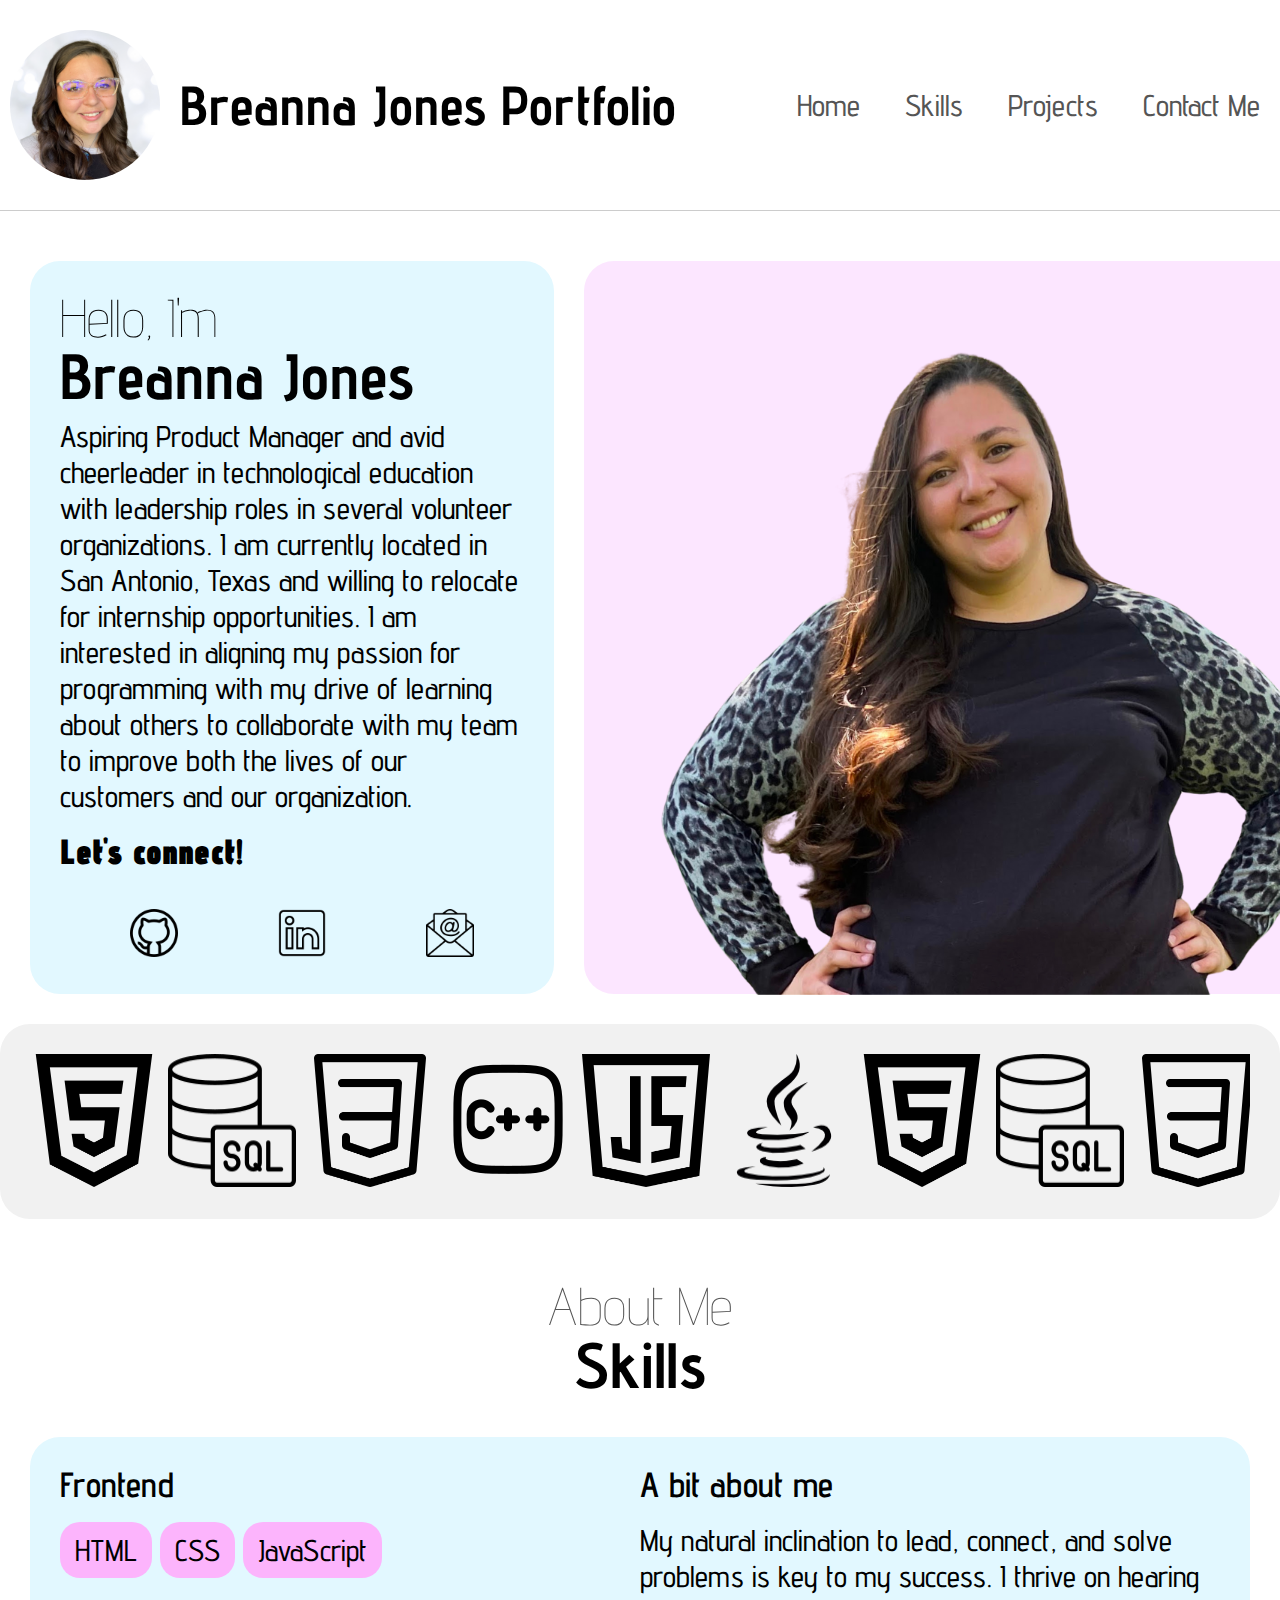
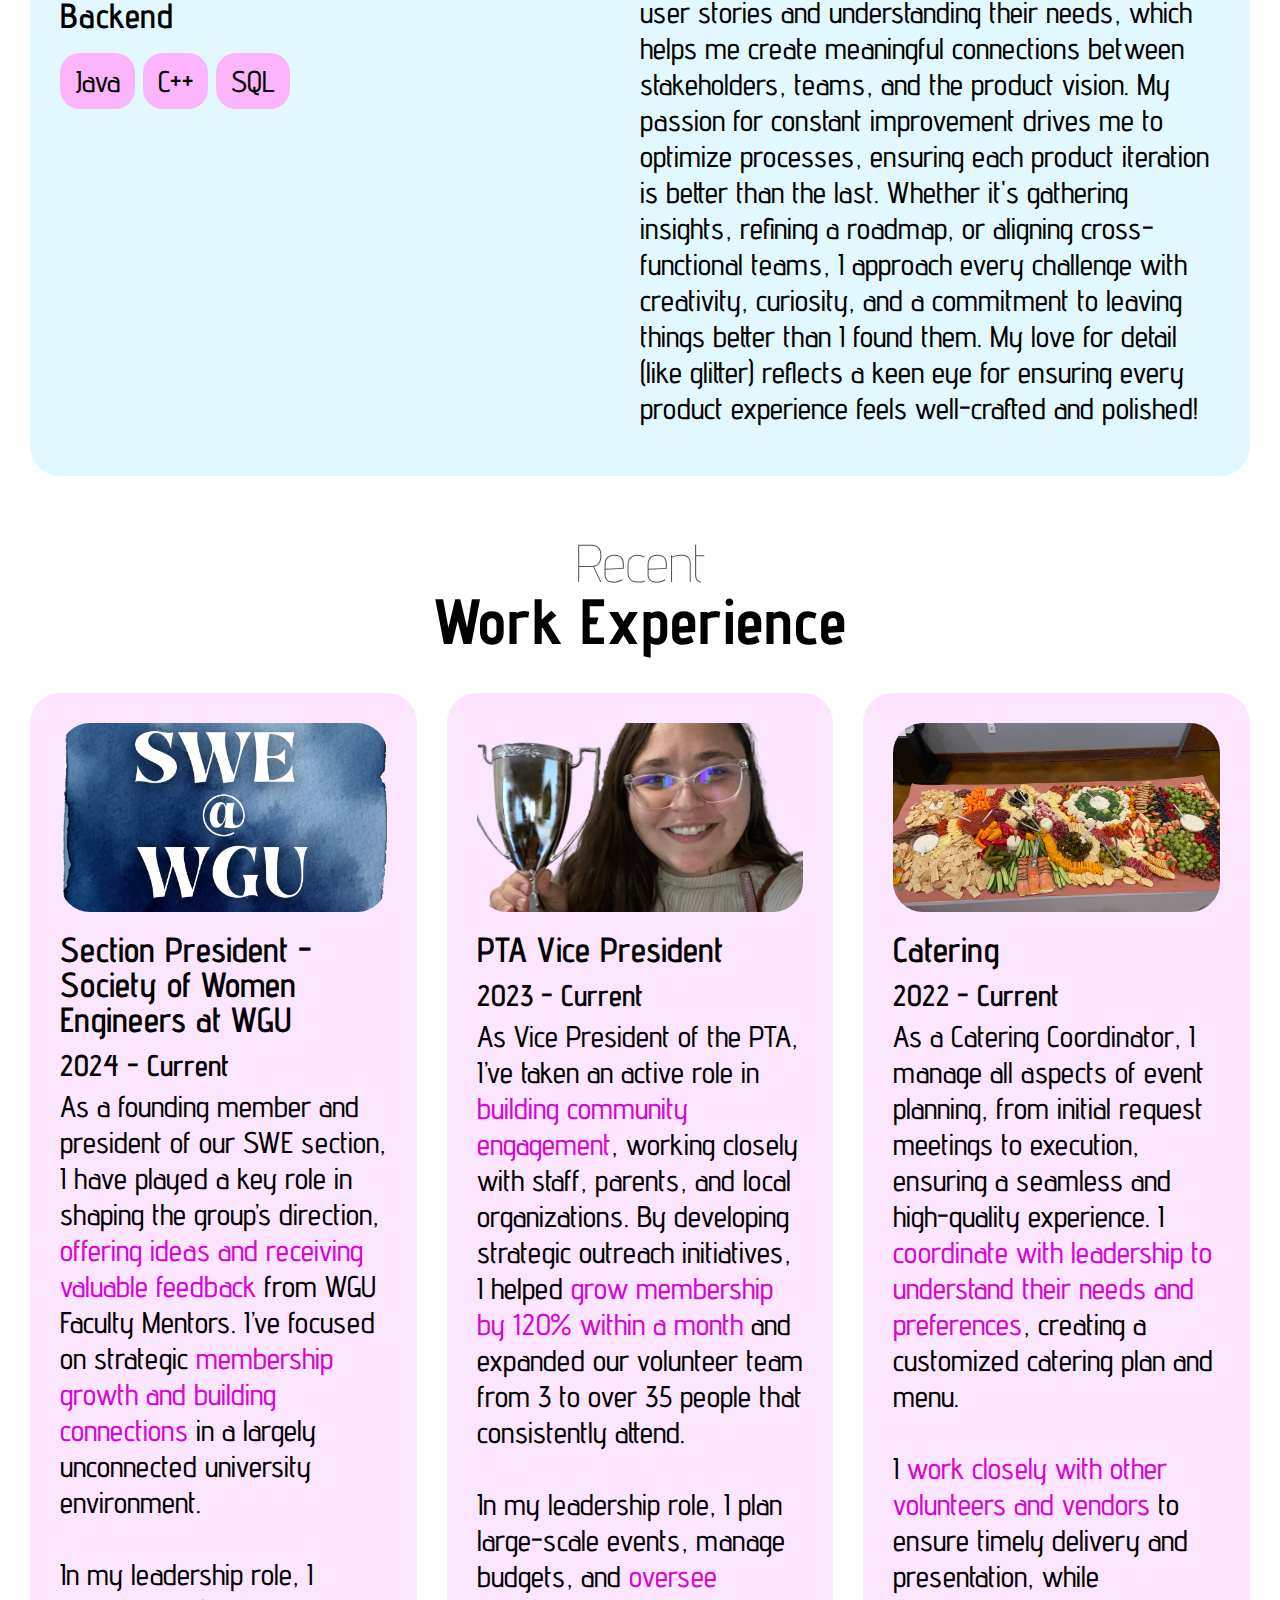
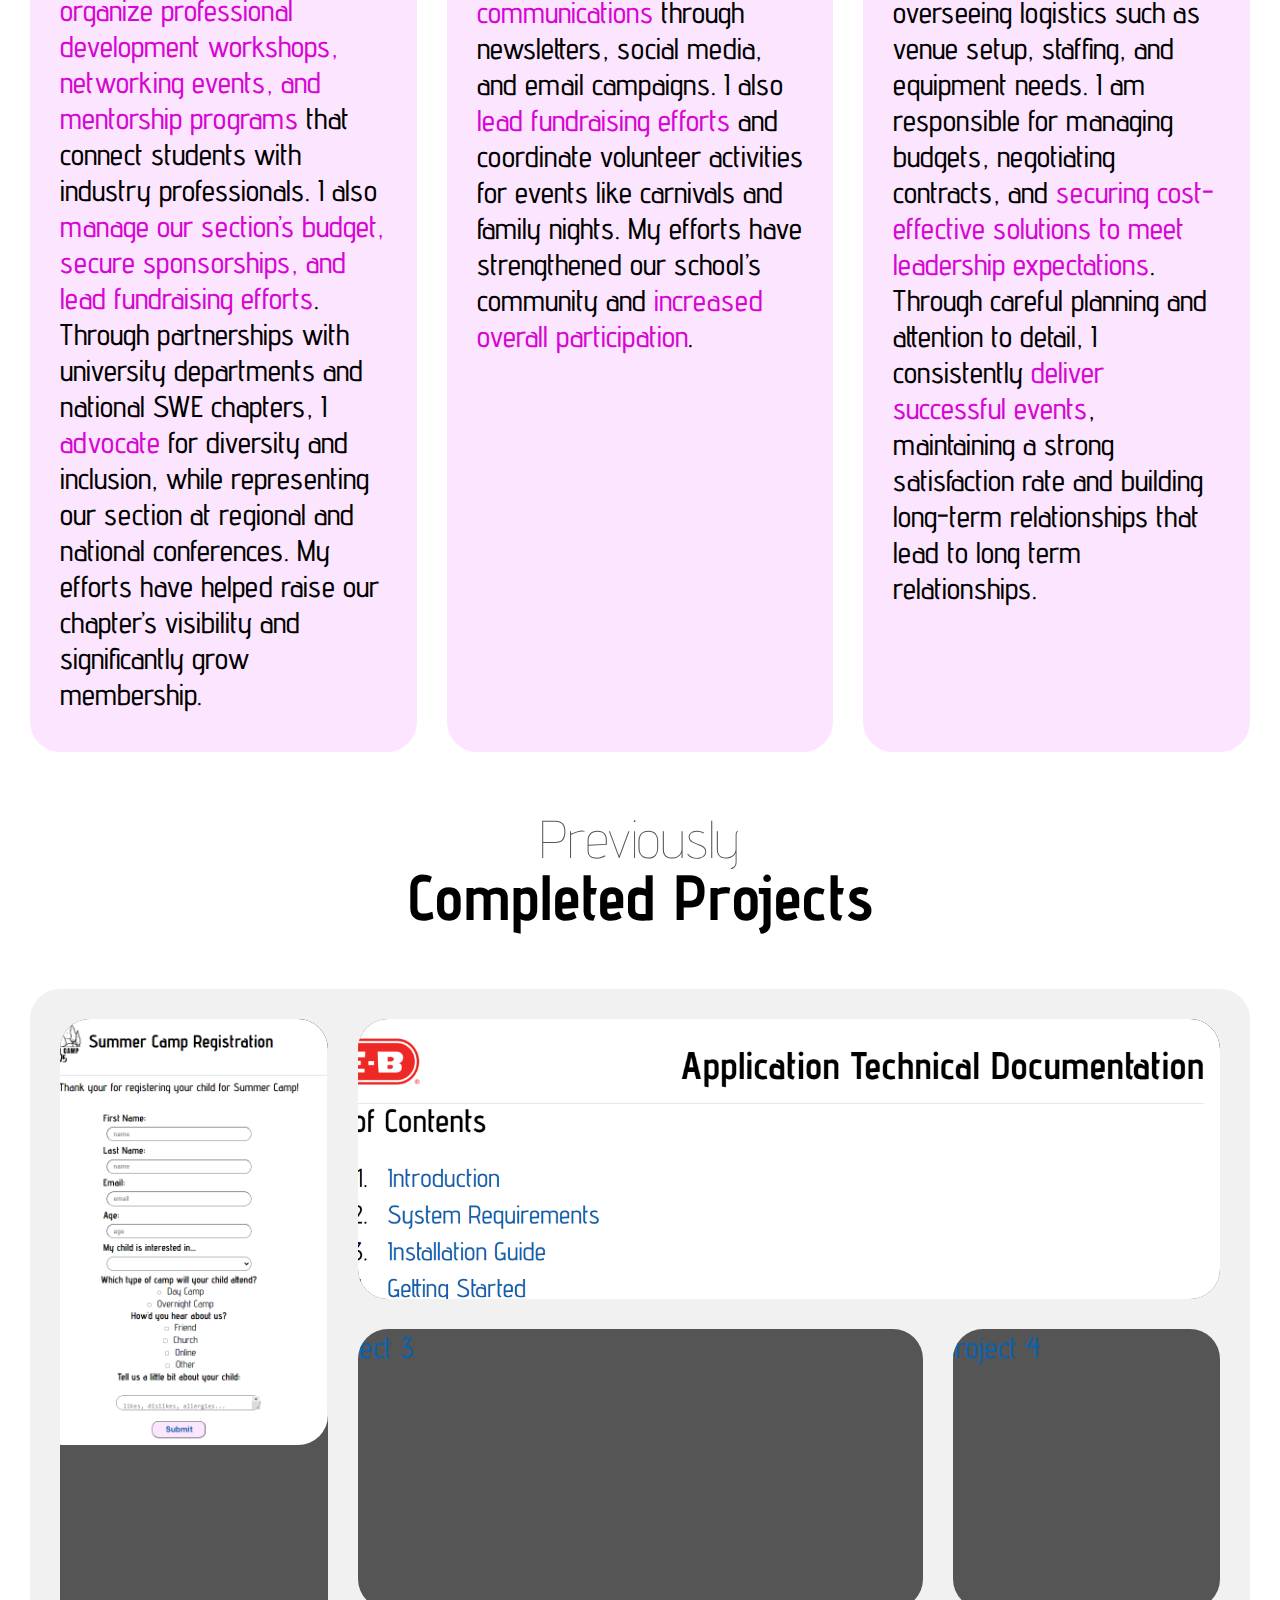
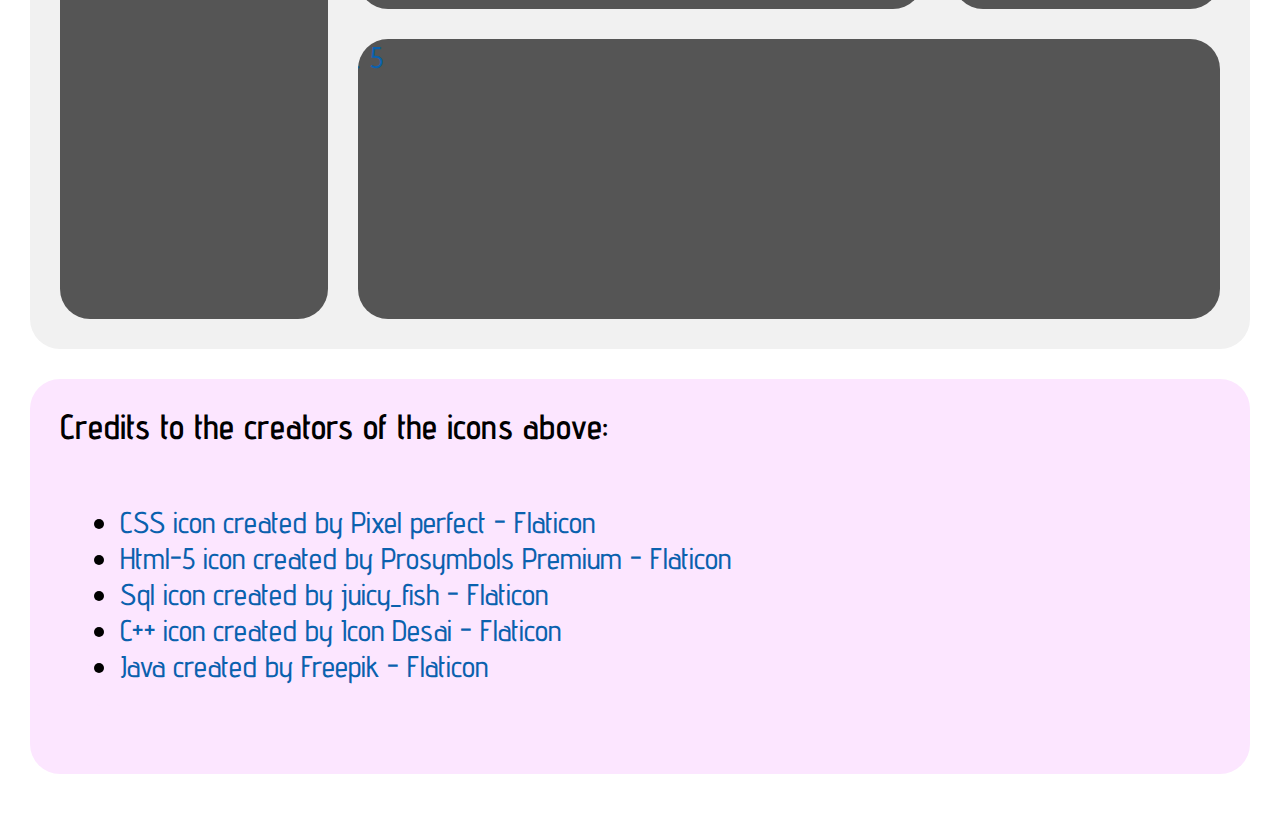
==== index.html @ 1fdcf792 "adjusting bentos" ====
<!DOCTYPE html>
<html lang="en">
<head>
    <meta charset="UTF-8">
    <meta name="viewport" content="width=device-width, initial-scale=1.0">
    <title>Breanna Jones Portfolio</title>
    <link rel="stylesheet" href="./styles.css">
    <script type="text/javascript" src="./js/main.js"></script>
    <link rel="preconnect" href="https://fonts.googleapis.com">
<link rel="preconnect" href="https://fonts.gstatic.com" crossorigin>
<link href="https://fonts.googleapis.com/css2?family=Advent+Pro:ital,wght@0,100..900;1,100..900&display=swap" rel="stylesheet">
<link rel="icon" type="image/jpg" href="./breannaJonesImages/breannaJonesProfile">
</head>
<body>
    <header>
        <a href="#" class="logo-holder" id="index">
            <div class="logo">
                <img id="logo-photo" src="./breannaJonesImages/breannaJonesProfile.png" alt="photo of a brown haired woman in glasses smiling to the camera">
            </div>
            <div class="logo-text">Breanna Jones Portfolio</div>
        </a>
        <nav>
            <ul id="menu">
                <li>
                    <a href="#home">Home</a>
                </li>
                <li>
                    <a href="#skills">Skills</a>
                </li>
                <li>
                    <a href="#projects">Projects</a>
                </li>
                <li>
                    <a href="#contactMe">Contact Me</a>
                </li>
            </ul>
            <a href="#" class="hamburger-toggle" onclick="toggleHamburgerMenu();"> 
                <svg class="w-6 h-6 text-gray-800 dark:text-white" aria-hidden="true" xmlns="https://www.w3.org/2000/svg" width="24" height="24" fill="none" viewBox="0 0 24 24">
                    <path stroke="currentColor" stroke-linecap="round" stroke-width="2" d="M5 7h14M5 12h14M5 17h14"/>
                  </svg>
                  
            </a>
        </nav>
    </header>
    <main>
        <section class="hero container">
            <div class="hero-blue">
                <h1>
                    <small>
                        Hello, I'm
                    </small>
                    Breanna Jones
                </h1>
                <p>
                    Aspiring Product Manager and avid cheerleader in 
                    technological education with leadership 
                    roles in several volunteer organizations. 
                    I am currently located in San Antonio, Texas and 
                    willing to relocate for internship opportunities.
                    <span>
                        I am interested in aligning my passion for programming
                        with my drive of learning about others to collaborate with 
                        my team to improve both the lives of our customers and our organization.
                    </span> 
                </p>
                <div class="call-to-action" id="contactMe">
                    <h3><strong>Let's connect!</strong></h3>
                </div>
                <div class="social-links">
                    <div class="github">
                        <a href="https://github.com/Breanna-J">
                        <img src="./breannaJonesImages/github.png" alt="GitHub" width="48px">                  
                        </a>
                    </div>
                    <div class="linkedin">
                        <a href="https://www.linkedin.com/in/breanna-e-jones">
                            <img src="./breannaJonesImages/linkedin.png" alt="LinkedIn" width="48px"> 
                        </a>
                    </div>
                    <div class="emailme">
                    <a class="email" href="mailto:jones.breanna112@gmail.com">
                        <img src="./breannaJonesImages/email.png" width="48px">
                    </a>
                    </div>           
                </div>
            </div>
            <div class="hero-yellow">
                <img class="BreannaJonesHandsOnHips" src="./breannaJonesImages/breannaJonesHandsOnHips.png" alt="Breanna Jones"/>
            </div>
        </section>
        <section class="logos container">
            <div class="marquee"> 
                <div class="track">
                    <img src="/breannaJonesImages/html-5.png" 
                    alt="html5" width="128px">
                    <img src="/breannaJonesImages/5815886.png"
                    alt="SQL" width="128px">
                    <img src="/breannaJonesImages/css-3.png"
                    alt="CSS" width="128px">
                    <img src="/breannaJonesImages/17858768.png"
                    alt="c++" width="128px">
                    <img src="/breannaJonesImages/java-script.png"
                    alt="java-script" width="128px">
                    <img src="/breannaJonesImages/14427.png"
                    alt="java" width="128px">
                    <img src="/breannaJonesImages/html-5.png" 
                    alt="html5" width="128px">
                    <img src="/breannaJonesImages/5815886.png"
                    alt="SQL" width="128px">
                    <img src="/breannaJonesImages/css-3.png"
                    alt="CSS" width="128px">
                    <img src="/breannaJonesImages/17858768.png"
                    alt="c++" width="128px">
                    <img src="/breannaJonesImages/java-script.png"
                    alt="java-script" width="128px">
                    <img src="/breannaJonesImages/14427.png"
                    alt="java" width="128px">
                    <img src="/breannaJonesImages/html-5.png" 
                    alt="html5" width="128px">
                    <img src="/breannaJonesImages/5815886.png"
                    alt="SQL" width="128px">
                    <img src="/breannaJonesImages/css-3.png"
                    alt="CSS" width="128px">
                    <img src="/breannaJonesImages/17858768.png"
                    alt="c++" width="128px">
                    <img src="/breannaJonesImages/java-script.png"
                    alt="java-script" width="128px">
                    <img src="/breannaJonesImages/14427.png"
                    alt="java" width="128px">
                    <img src="/breannaJonesImages/html-5.png" 
                    alt="html5" width="128px">
                    <img src="/breannaJonesImages/5815886.png"
                    alt="SQL" width="128px">
                    <img src="/breannaJonesImages/css-3.png"
                    alt="CSS" width="128px">
                    <img src="/breannaJonesImages/17858768.png"
                    alt="c++" width="128px">
                    <img src="/breannaJonesImages/java-script.png"
                    alt="java-script" width="128px">
                    <img src="/breannaJonesImages/14427.png"
                    alt="java" width="128px">
                </div>
            </div>
        </section>
        <section class="skills container" id="skills">
            <h2>
                <small>About Me</small>
                Skills
            </h2>
            <div class="holder-blue">
                <div class="left-column">
                    <h3>Frontend</h3>
                    <ul>
                        <li>HTML</li>
                        <li>CSS</li>
                        <li>JavaScript</li>
                    </ul>
                    <h3>Backend</h3>
                    <ul>
                        <li>Java</li>
                        <li>C++</li>
                        <li>SQL</li>
                    </ul>
                </div>
                <div class="right-column">
                    <h3>A bit about me</h3>
                    <p>
                        My natural inclination to lead, connect, and solve problems is key 
                        to my success. I thrive on hearing user stories and understanding 
                        their needs, which helps me create meaningful connections between 
                        stakeholders, teams, and the product vision. My passion for constant 
                        improvement drives me to optimize processes, ensuring each product 
                        iteration is better than the last. Whether it's gathering insights, 
                        refining a roadmap, or aligning cross-functional teams, I approach 
                        every challenge with creativity, curiosity, and a commitment to 
                        leaving things better than I found them. My love for detail (like 
                        glitter) reflects a keen eye for ensuring every product experience 
                        feels well-crafted and polished!
                    </p>

                </div>
            </div>
        </section>
        <div class="work-experience container">
            <h2>
               <small>Recent</small> Work Experience
            </h2>
            <div class="jobs">
                <article>
                    <figure>
                        <div>
                        <img src="./breannaJonesImages/SWE Monthly Meeting Reminder (1).png" alt="Workplace 1 - SWE Section President" width="100%">
                        <figcaption>temporary placeholder photo</figcaption>
                    </div>
                </figure>
                    <h3>Section President - Society of Women Engineers at WGU</h3>
                    <div>2024 - Current</div>
                    <p>As a founding member and president of our SWE section, I have played 
                        a key role in shaping the group’s direction, <span>offering ideas and 
                        receiving valuable feedback</span> from WGU Faculty Mentors. I’ve focused 
                        on strategic <span>membership growth and building connections</span> in a largely 
                        unconnected university environment. <br><br>
                        In my leadership role, I <span>organize professional development workshops, 
                        networking events, and mentorship programs</span> that connect students with 
                        industry professionals. I also <span>manage our section’s budget, secure 
                        sponsorships, and lead fundraising efforts</span>. Through partnerships with 
                        university departments and national SWE chapters, I <Span>advocate</Span> for 
                        diversity and inclusion, while representing our section at regional and 
                        national conferences. My efforts have helped raise our chapter’s 
                        visibility and significantly grow membership.
                    </p>
                </article>
                <article>
                    <figure>
                        <div>
                            <img src="./breannaJonesImages/PTAAward.png" alt="Workplace 2 - PTA Vice President" width="100%">
                            <figcaption>Our PTA achieved an award for the most membership growth in the district in spring of 2024. </figcaption>
                        </div>
                    </figure>
                    <h3>PTA Vice President</h3>
                    <div>2023 - Current</div>
                    <p>As Vice President of the PTA, I’ve taken an active role in <span>building community engagement</span>, 
                        working closely with staff, parents, and local organizations. By developing strategic 
                        outreach initiatives, I helped <span>grow membership by 120% within a month</span> and expanded our 
                        volunteer team from 3 to over 35 people that consistently attend.
                        <br><br>

                        In my leadership role, I plan large-scale events, manage budgets, and <span>oversee communications</span> 
                        through newsletters, social media, and email campaigns. I also <span>lead fundraising efforts</span> and 
                        coordinate volunteer activities for events like carnivals and family nights. My efforts have 
                        strengthened our school’s community and <span>increased overall participation</span>.</p>
                </article>
                <article>
                    <figure>
                        <div>
                            <img src="./breannaJonesImages/IMG_4350.jpg" alt="Workplace 3 - Catering Coordinator" width="100%">
                            <figcaption>Grazing table I designed and put together for a district meeting. </figcaption>
                        </div>
                    </figure>
                    <h3>Catering</h3>
                    <div>2022 - Current</div>
                    <p>
                        As a Catering Coordinator, I manage all aspects of event planning, 
                        from initial request meetings  to execution, ensuring a seamless and 
                        high-quality experience. I <span>coordinate with leadership to understand 
                        their needs and preferences</span>, creating a customized catering plan and 
                        menu. <br><br>
                        I <span>work closely with other volunteers and vendors</span> to ensure 
                        timely delivery and presentation, while overseeing logistics 
                        such as venue setup, staffing, and equipment needs. I am 
                        responsible for managing budgets, negotiating contracts, 
                        and <span>securing cost-effective solutions to meet leadership expectations</span>.
                        Through careful planning and attention to detail, I consistently 
                        <span>deliver successful events</span>, maintaining a strong satisfaction 
                        rate and building long-term relationships that lead to long 
                        term relationships.
                    </p>
                </article>
            </div>
        </div>
        <section class="bento" id="projects"> 
            <h2>
                <small>
                    Previously
                </small>
                Completed Projects
            </h2>
            <div class="bento-grid">
                <a href="campform.html" class="bento-item">
                    <img id="project id" src="/breannaJonesImages/Screenshot Camp Registration Form.png" 
                    alt="project 1-camp registration form">
                </a>
                <a href="technicalDocumentation.html" class="bento-item">
                    <img id="project id" src="/breannaJonesImages/Screenshot 2024-10-22 230024.png" 
                    alt="project 2- HEB technical documentation">
                </a>
                <a href="technicalDocumentation.html" class="bento-item">
                    <img id="project id" src="" 
                    alt="project 3">
                </a>
                <a href="#" class="bento-item">
                    <img id="project id" src="" 
                    alt="project 4">
                </a>
                <a href="#" class="bento-item">
                    <img id="project id" src="" 
                    alt="project 5">
                </a>
            </div>
        </section>
        <section class="resources">
            <div><h3>Credits to the creators of the icons above:</h3></div>
            <ul class="resources">
                <li><a href="https://www.flaticon.com/free-icons/css" title="css icons">CSS icon created by Pixel perfect - Flaticon</a></li>
                <li><a href="https://www.flaticon.com/free-icons/html-5" title="html-5 icons">Html-5 icon created by Prosymbols Premium - Flaticon</a></li>
                <li><a href="https://www.flaticon.com/free-icons/sql" title="sql icons">Sql icon created by juicy_fish - Flaticon</a></li>
                <li><a href="https://www.flaticon.com/free-icons/c-" title="c++ icons">C++ icon created by Icon Desai - Flaticon</a></li>
                <li><a href="https://www.flaticon.com/free-icons/steam" title="steam icons">Java created by Freepik - Flaticon</a></li>
            </ul>
        </section>
    </main>
</body>
</html>
---- styles.css ----
/*yellow classes are pink. TODO: change the word yellow to pink*/
*, *::before, *::after{
    box-sizing: border-box;
    margin:0;
    padding:0;
}

:root{
    --base: #555;
    --base-100:#f1f1f1;
    --base-400: #555;
    --base-800:#000;
    --yellow: rgb(252, 180, 252);
    --yellow-100:hsl(293, 100%, 95%);
    --yellow-400: rgb(252, 180, 252);
    --yellow-800:rgb(214, 6, 211);
    --blue: #0a61ae;
    --blue-100:#e2f8ff;
    --blue-400: #61dafb;
    --blue-800:#0a61ae;
}

body{
    /* <uniquifier>: Use a unique and descriptive class name
       <weight>: Use a value from 100 to 900*/
    font-family: "Advent Pro", serif;
    font-optical-sizing: auto;
    font-weight: 500;
    font-style: normal;
    font-variation-settings: "wdth" 100;
    font-size: 30px;
    padding-bottom: 10px;

  

}
        /*font link to google: 
        https://fonts.google.com/selection?vfonly=true */
a{
    text-decoration: none;
    /*removes the all current effects like automatic
    blue line under the header text*/
    color: var(--blue);
    /*var(--blue) changes the text color to the blue in root*/
    &:hover{text-decoration: underline;}
    /*makes the text have an underline wheen the mouse goes over it*/
}
header {
    padding-top: 20px;
    padding-bottom: 20px;
    display:flex;
    justify-content: space-between; 
    /*puts menu on right and the header on the left*/
    max-width: 1440px; 
    /*about the size of a desktop*/
    margin:auto; 
    /*centers if the margin is larger than ^*/
    border-bottom: 1px solid rgba(0, 0, 0, 0.2);

    .logo-holder{
        display:flex;
        padding:10px;
        align-items: center;
        font-weight: 700;
        font-size: 55px;
        text-decoration: none;
        color:var(--base-800);

        .logo{
            #logo-photo{
            display: flex;
            align-items: center;/*align and justify are to position the contents  */
            justify-content: center;
            margin-right: 20px;/*gives space between logo and text*/
            height: 150px;
            width: 150px;
            border-radius: 50%;
            }

            .logo-text{
                flex: 1;                  
            }
                
        }
    
    }

    nav{
        display: flex;
        align-items: center;
        ul{
            display: flex;
            list-style-type: none; 
            gap: 5px;
            
            li{
                display: inline-block;
                a{
                    display: inline-block;
                    padding: 10px 20px;/*first number top/bottom and second is left and right*/
                    color:var(--base);
                    &:hover {
                        background: var(--yellow);
                        border-radius: 30%;
                        text-decoration: none;

                    }
                }
            }
        }
        .hamburger-toggle{
            display: none;
            color: var(--base-800); 
            padding: 10px;
            @media (max-width: 768px) {
                display: inline-block;
                position: absolute;
                top: 20px;
                right:20px;
                
            }

        }
    }

    @media(max-width: 1024){
        flex-direction: column;
        align-items: center;
    }
    
    @media (max-width: 768px)/*if screen is less than 768px, nav items will dissapear*/ {
        flex-direction: column;
        align-items: center;
        nav {
            margin-top: 10px;
            width: 100%;

            ul{
                display:none;
                flex-direction: column;
                text-align: center;
                width: 100%;
                &.active {
                    display: flex;
                
                
                
                a {
                    width: 100%;
                }
            }

            }
        }
    }
    
}
.container{
    max-width: 1440px;
    margin:auto;
    gap: 30px;
    margin-top: 10px;
    margin-bottom: 30px;
    @media (max-width: 1440px){
        padding-left: 30px;
        padding-right: 30px;
    }
}
.button{
    display: inline-block;
    padding: 10px 40px;
    background-color: var(--blue-800);
    color: var(--yellow-100); 
    border-radius: 20px;
    transition: 0.3s all;
    &:hover{
        text-decoration: none;
        background-color: var(--yellow-800);
    }
    &.light{
        background-color: var(--yellow);
        color: var(--base-800);
        &:hover{
            background-color: var(--yellow-100);
        }
    }
    &.black{
        background-color: black;    
        color: var(--yellow);
        &:hover{
            background-color: var(--base-400);
        }
    }
}
h1{
    font-size: 64px;
    line-height:1;
    margin-bottom: 10px;
    small{
        display: block;
        font-weight: 100;
    }
    @media(max-width: 1024px){
        font-size: 48px;
    }
}
.hero{
    display: flex;/*makes each item sit next to eachother as columns*/
    @media(max-width: 1024px){
        flex-direction: column;
    }
    margin-top: 50px;
    .hero-blue{
        flex: 1;
        background-color: var(--blue-100);
        border-radius: 30px;
        display: flex;
        padding: 30px;
        flex-direction: column;
        justify-content: center;
        width: 65%;
        .call-to-action{
            
            margin-top: 20px;
            margin-bottom: 20px;
            a{
                margin-right: 10px;
                margin-left: 10px;
            }
        }
    }
    .hero-yellow{
        flex:1;
        background-color:var(--yellow-100);
        border-radius:30px;
        padding: 0px 30px;
        display: flex;
        justify-content: center;
        align-items: flex-end;
        .BreannaJonesHandsOnHips{
            margin-top: -50px;
            max-width: 750px;
            margin-bottom: -1px;
        }
    }
}
.form{
    display: flex;
    flex-direction: column;
    box-sizing: border-box;
    padding: 20px;
    align-items: center;
    
}
.inputBox{
    width: 450px;
    height: 45px;
    padding: 20px;
    font-size: 20px;
    margin: 10px 10px;
    border-radius: 30px;
}
.button{
    margin-top: 55px;
    background-color: var(--yellow-100);
    color: var(--blue-800);
    font-size: 25px;
    font-weight: 600;

}
.selector{
    padding-top: 15px;

    margin:10px;
}

.social-links{
    
    align-items: center;
    display: flex;
    flex-direction: row;
    margin-left: 20px;
    a{
         
        .span{
            @media(max-width: 768px){
                display:none;
            }
        }
    }
    .github{
        padding: 0px 50px;
        &:hover{
        text-decoration: none;
        transform: scale(1.25);
        transition: ease-out 1s;
    }
    }
    .linkedin{
        padding: 0px 50px;
        &:hover{
        text-decoration: none;
        transform: scale(1.25);
        transition: ease-out 1s;
    }
    }
    .emailme{
        padding: 0px 50px;
        &:hover{
        text-decoration: none;
        transform: scale(1.25);
        transition: ease-out 1s;
    }
    }
    }
.logos{
    background-color: var(--base-100);
    border-radius: 30px;
    padding: 30px 30px;
    @media (max-width: 1024px) {
        border-radius: 0px;
    }
    .marquee{
        width: 100vw;
        max-width: 100%;
        height: 135px;
        overflow:hidden;
        position:relative;
        .track{
            position:absolute;
            white-space: nowrap;
            will-change: transform;
            animation: marquee 40s linear infinite;
            display: flex;
            gap: 10px;
        }
    }
}
@keyframes marquee{
    0%{
        transform: translateX(0);
    }
    100%{
        transform: translateX(-50%);/*make 2 copies of the image tags in the same div and set to -50%*/
    }
}
h2{
    font-size: 64px;
    line-height:1;
    margin-bottom:10px;
    text-align: center; 
    color: var(--base-800);
    padding:30px;

    small{
        display: block;
        font-weight: 100;
        font-weight: 0.5em;
        color: var(--base);
    }

    @media(max-width: 1024px){
        font-size: 48px;
    }
}
.skills{

    .holder-blue {
        background-color: var(--blue-100);
        border-radius: 30px;
        padding: 30px;
        display: flex;
        @media (max-width:1024px) {
            flex-direction: column;            
        }
        .left-column{
            flex:1;
            ul{
                list-style-type: none;
                gap:10px;
                margin-right: 100px;
                margin-bottom:20px;
                li{
                    display:inline-block;
                    background-color:var(--yellow);
                    border-radius: 20px;
                    padding: 10px 15px;

                }

            }
        
        }
        .right-column{
            flex:1;
            p{
                margin-bottom: 20px;

            }
        }
    }
    
}
h3{
    font-size: 35px;
    font-weight: 600;
    line-height: 1;
    margin-bottom: 20px;
    color: var(--base-800);
    }
.work-experience{    
    .jobs{
        display: flex;
        gap: 30px;
        @media (max-width: 1024px) {
            flex-direction: column;
        }
        article{
            background-color: var(--yellow-100);
            padding: 30px;
            border-radius: 30px;
            flex:1;
            h3{
                margin-top: 20px;
                margin-bottom: 10px;
            }
            div{
                font-weight: 600;
                margin-bottom:5px;
                color: var(--base-800);
            } 
            p{
                margin-bottom: 10px;
                span{
                    color: var(--yellow-800);
                }
            }
            figure{
                width: 100%;
                padding-top: 56.25%;
                overflow: hidden;
                position: relative;
                img {
                    position: absolute;
                    top: 0;
                    left: 0;
                    height: 100%;
                    object-fit: cover;
                    border-radius: 30px; 
                    transition: ease 3s all;  

                }
                figcaption{
                    position: absolute;
                    bottom: 0;
                    left: 0;
                    right: 0;
                    background-color: var(--yellow-400);
                    color: var(--base-800);
                    text-align: center;
                    padding:10px;
                    opacity: 0;
                    visibility: hidden;
                    transition: ease 0.3s all;
                    font-size: 25px;
                }
                 &:hover {
                    figcaption{
                        opacity: 1;
                        visibility: visible;
                    }
                 }
            }
        }
        
        
    }
}
.bento{
    .bento-grid{
        margin: 30px;
        padding:30px;
        border-radius: 30px;
        display: grid;
        grid-gap:30px;
        grid-template-columns: repeat(4, 1fr);
        grid-template-rows: repeat(3, 1fr);
        height:960px;
        background-color: var(--base-100);
        @media (max-width:1024px) {
            grid-template-rows: repeat(8, 1fr);
        }
        @media (max-width:768px) {
            display: flex;
            flex-direction: column;
            gap: 30px;
            height: auto;
        }
        .bento-item{
            padding:30px;
            background-color: var(--base);
            border-radius: 30px;
            position: relative;
            overflow: hidden;

            img {
                position: absolute;
                top: 0;
                left: -10%;
                width: 110%;
                object-fit: fill;
                border-radius: 30px; 
                transition: ease 3s all;  

            }
            &:hover{
                img {
                    transform: scale(1.2);
                    }
            }
            @media (max-width:768px) {
                height: 240px;
            }
            &:nth-child(1){
                grid-column: span 1;
                grid-row: span 3;
                align-content: center;
                object-fit:cover; 
                @media (max-width:1024px) {
                    grid-column: span 1;
                    grid-row: span 3;
                }
            }
            &:nth-child(2){
                grid-column: span 3;
                grid-row: span 1;
                @media (max-width:1024px) {
                    grid-column: span 3;
                    grid-row: span 1;
                }
            }
            &:nth-child(3){
                grid-column: span 2;
                grid-row: span 1;
                @media (max-width:1024px) {
                    grid-column: span 2;
                    grid-row: span 1;
                }
            }
            &:nth-child(4){
                grid-column: span 1;
                grid-row: span 1;
                @media (max-width:1024px) {
                    grid-column: span 3;
                    grid-row: span 2;
                }
            }
            &:nth-child(5){
                grid-column: span 3;
                grid-row: span 1;
                @media (max-width:1024px) {
                    grid-column: span 3;
                    grid-row: span 1;
                }
            }
           

        }
    }
}
.resources{
    background-color: var(--yellow-100);
    padding: 30px;
    margin: 30px;
    border-radius: 30px;
    @media (max-width:768px) {
        visibility: hidden;
        
    }
}
.technicalDocumentation{
    font-size: 40px;
    margin:1%;
    padding: 2%;
    align-items: normal;
    
    
    h1{
        font-size: 60px;
        margin-top: 20px;
    }

    h3{
        font-size: 50px;
    }

    .tableOfContents{
        border-bottom: #000;
        padding-bottom: 20px;
        
        li{
            margin-left: 10%;
            padding-left: 20px;
            padding-bottom: 10px;
        }
    }
    p{
        padding-bottom: 30px;
    }
    ul{
        padding-bottom: 30px;
    }
    .section{
        border-style: solid;
        p{
            
            img { 
                align-items: center;
                width: 25%;
                border-radius: 30px;
                padding: 10px;
                margin-top: 20px;
                border-style: solid;
                }   
            .logos{
                height: 5%;
            
            }
            .section{
                min-width: 60%;
                    
                }              
          }
    }
}
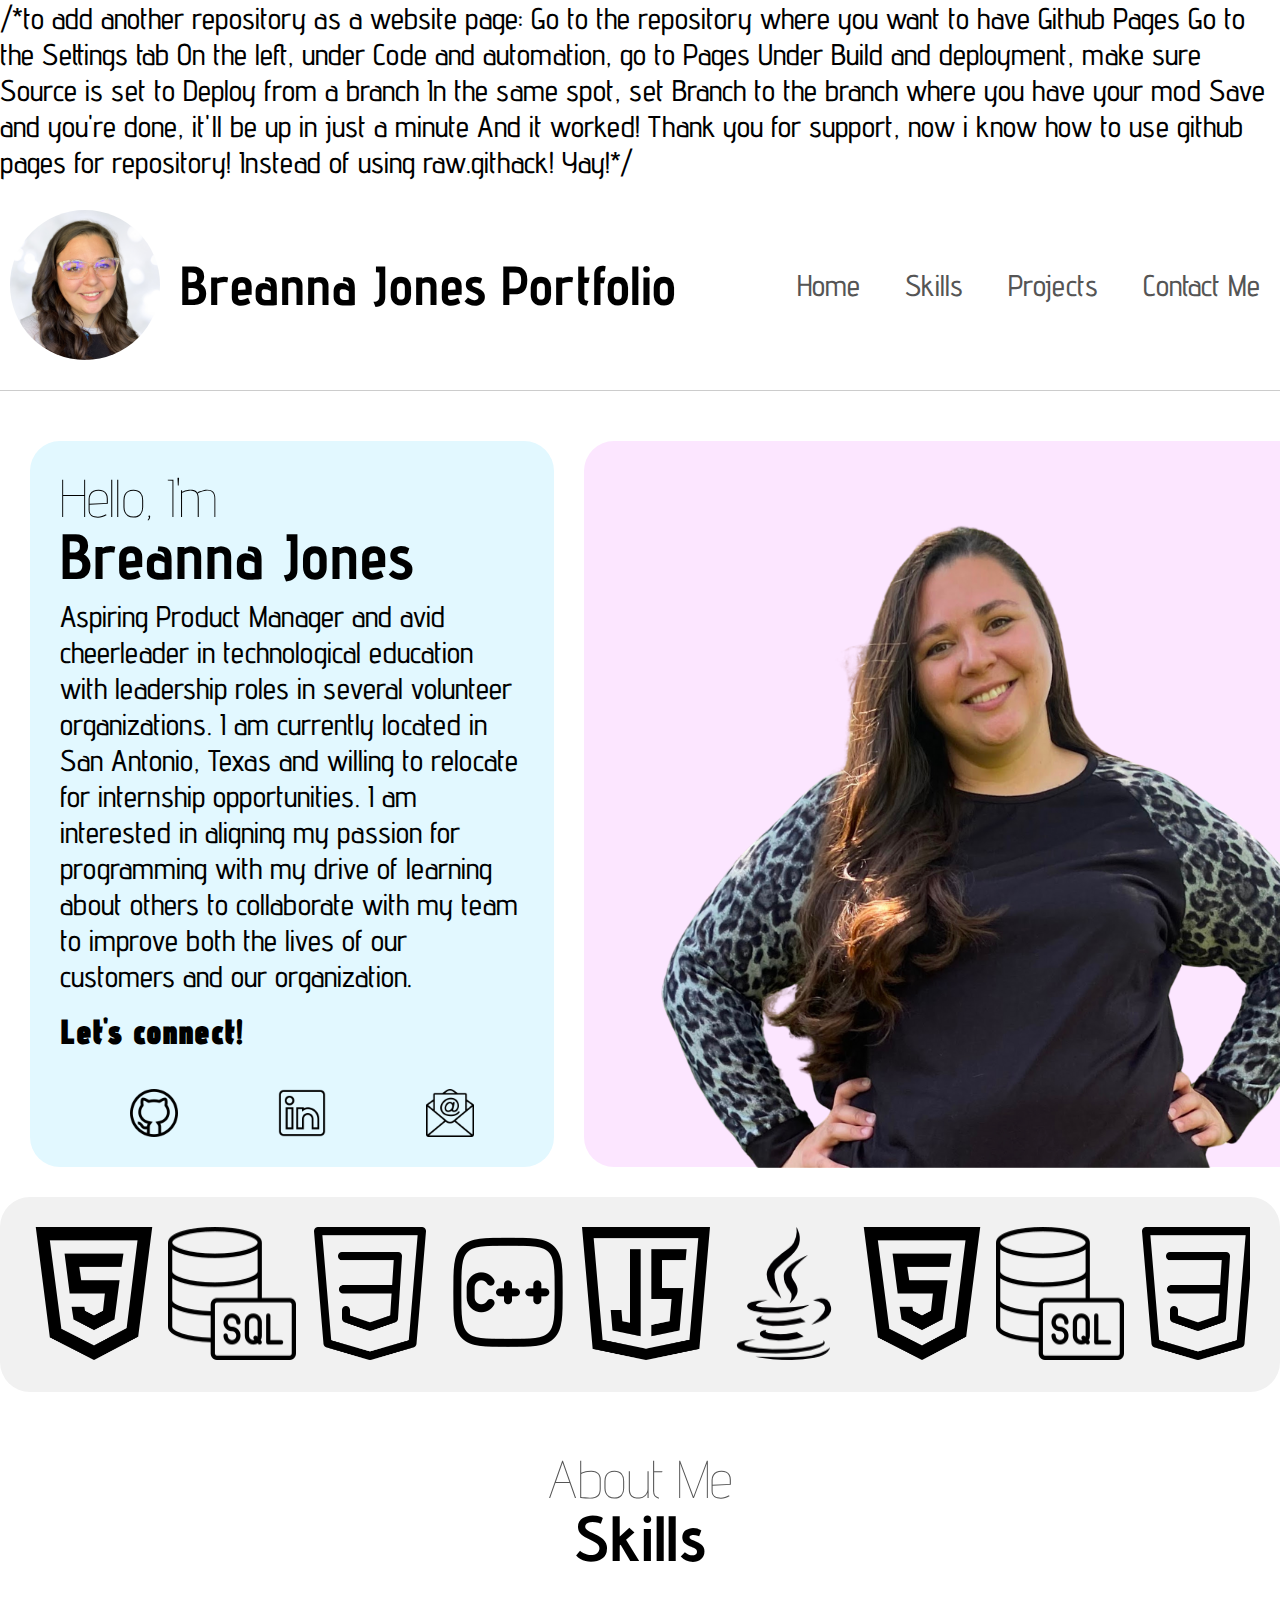
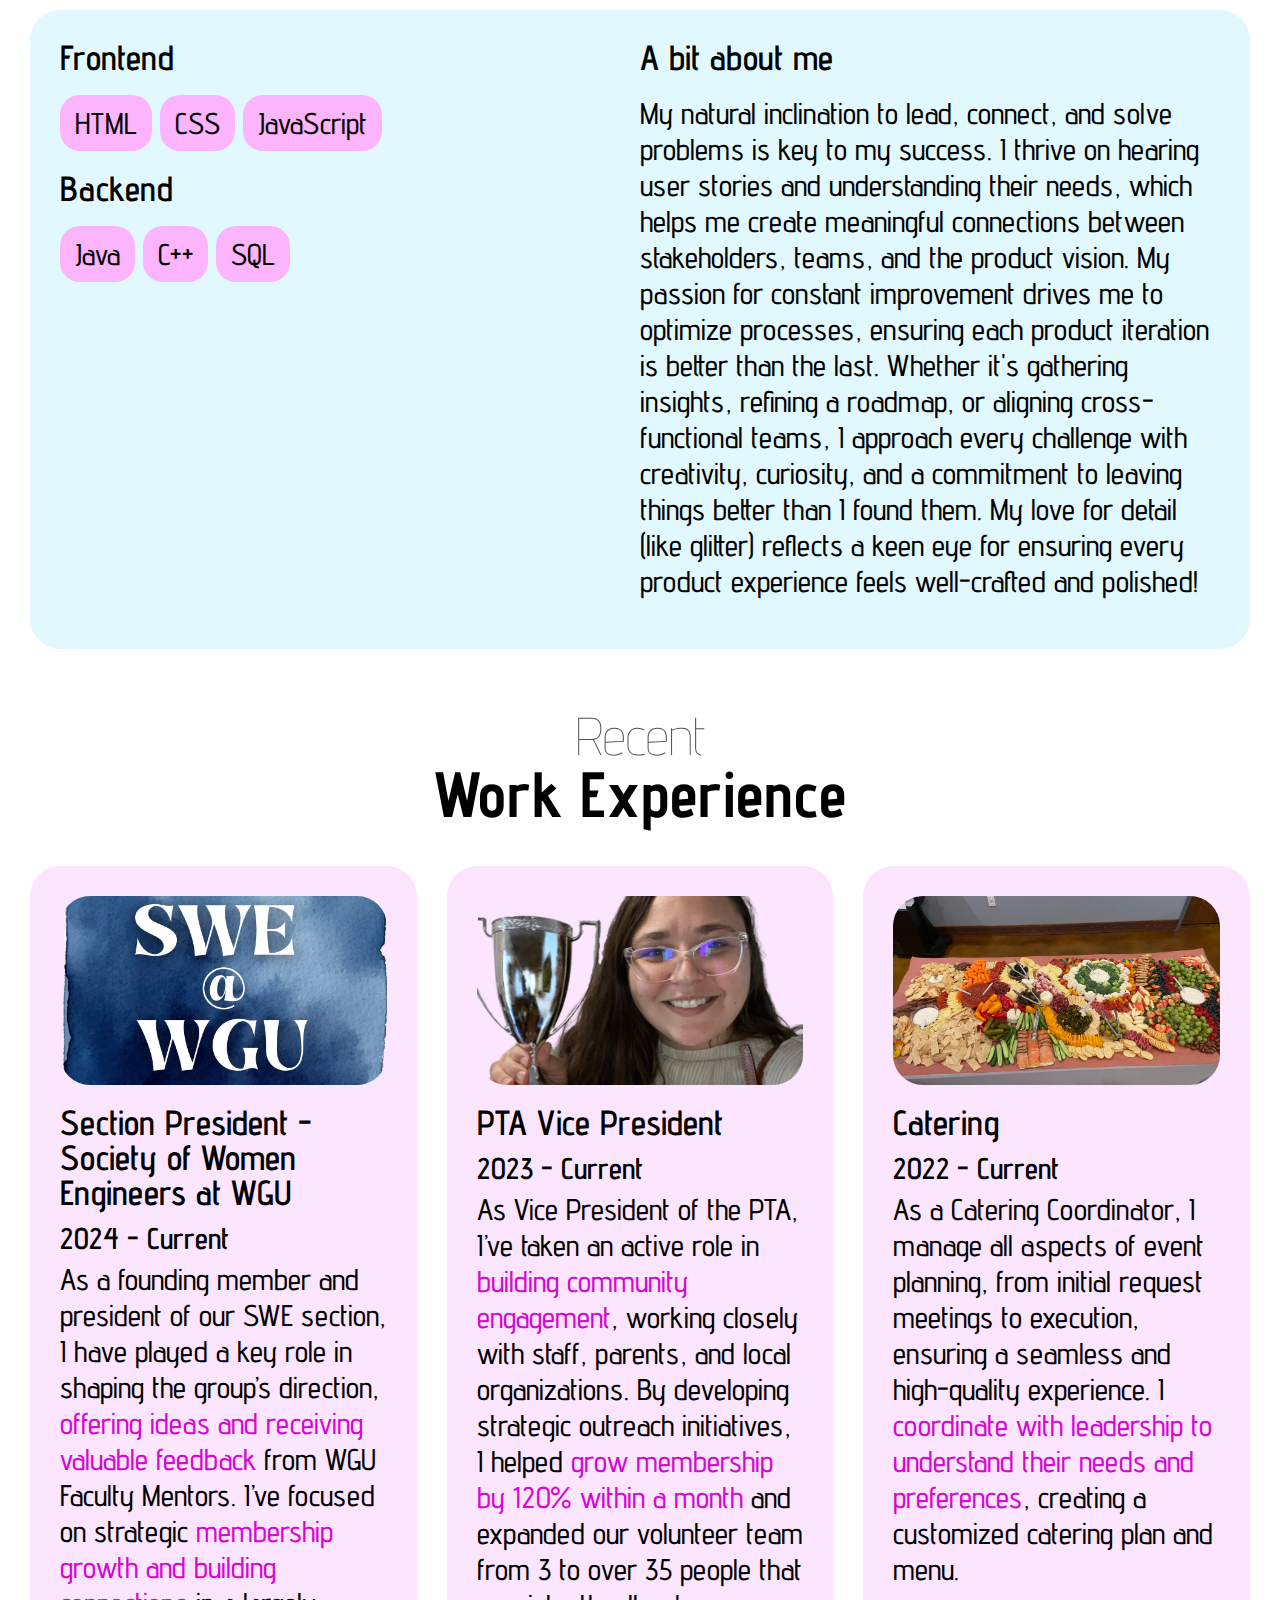
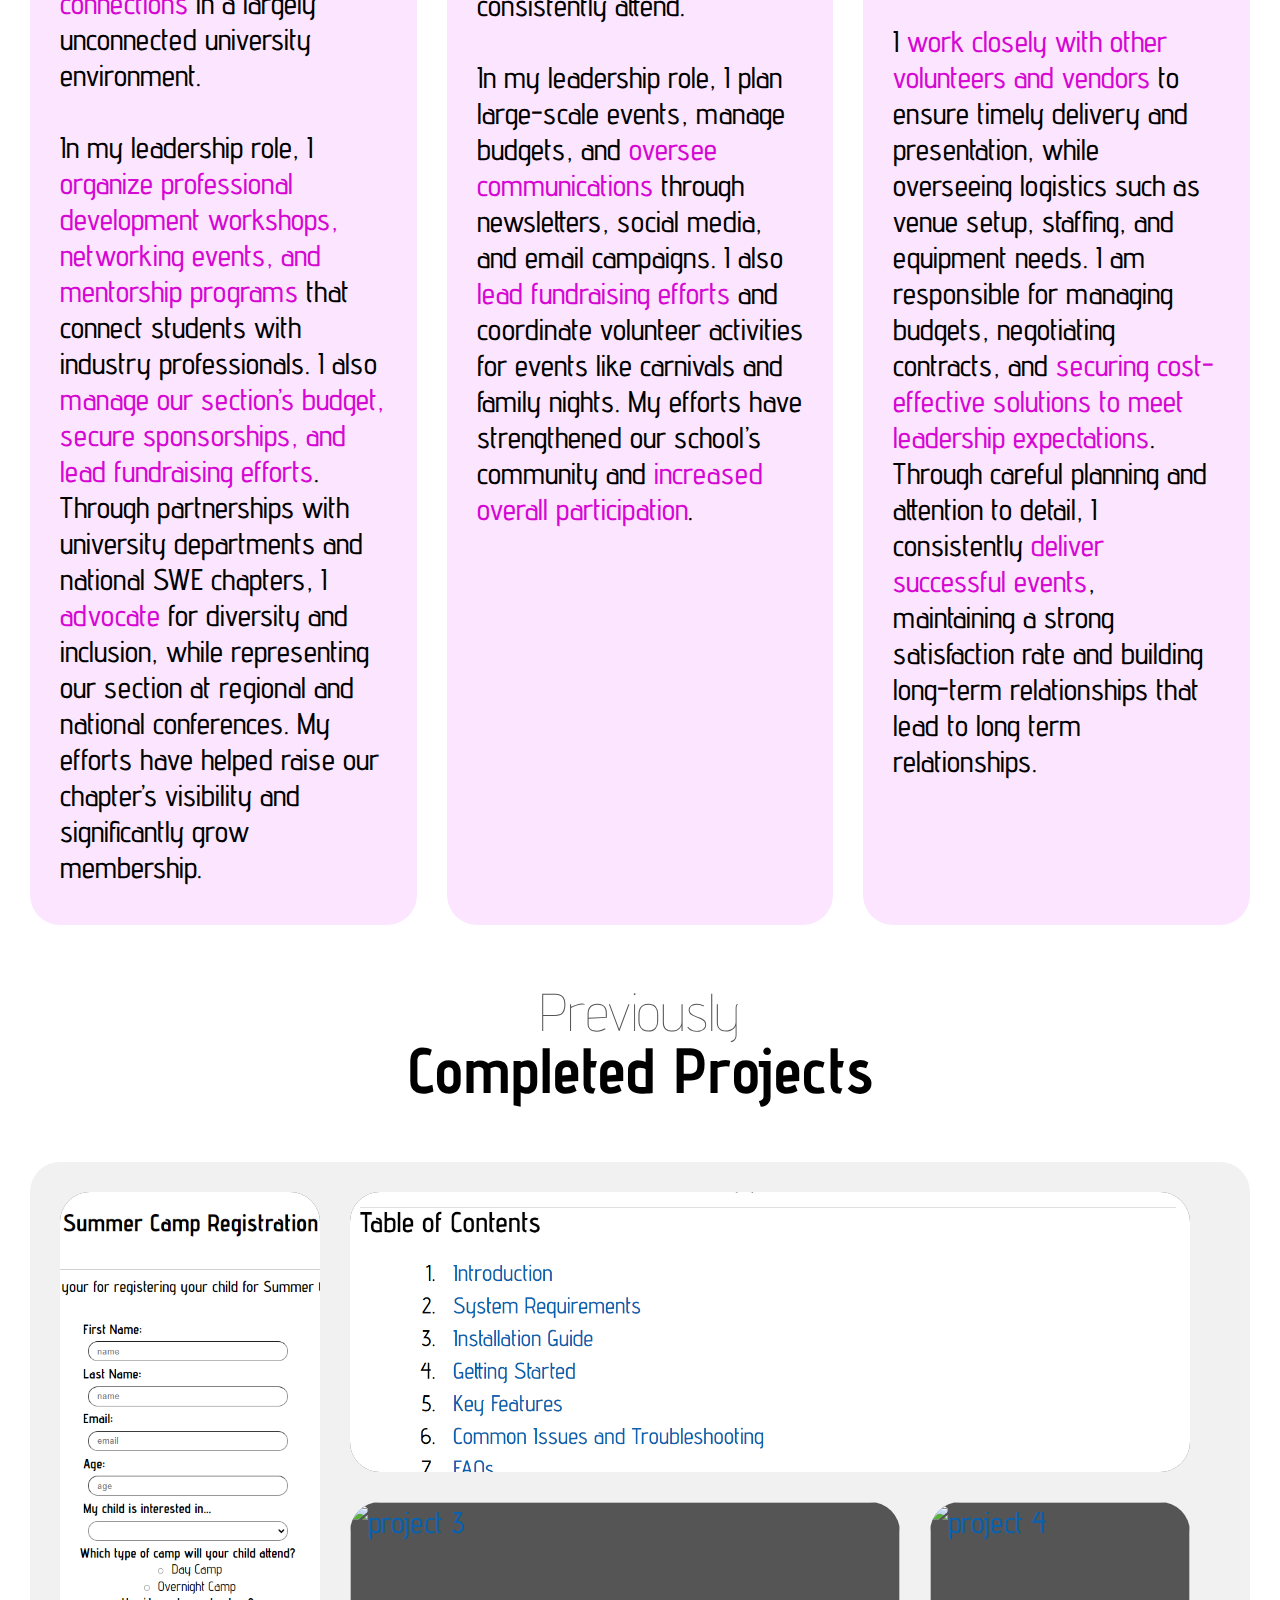
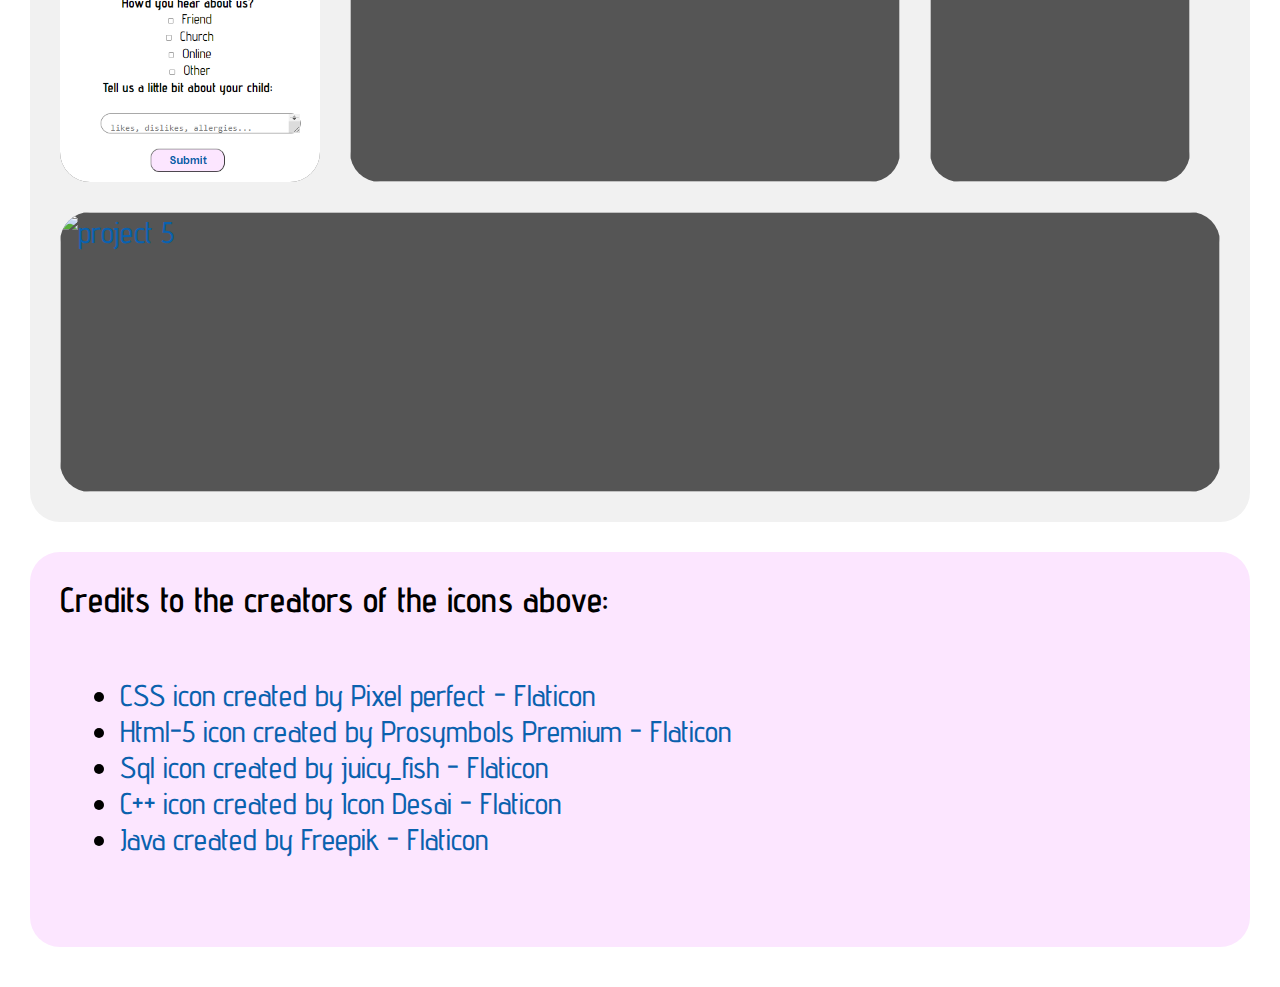
==== commit 0f70ea16: "added a note" ====
--- a/index.html
+++ b/index.html
@@ -1,3 +1,11 @@
+/*to add another repository as a website page: 
+Go to the repository where you want to have Github Pages
+Go to the Settings tab
+On the left, under Code and automation, go to Pages
+Under Build and deployment, make sure Source is set to Deploy from a branch
+In the same spot, set Branch to the branch where you have your mod
+Save and you're done, it'll be up in just a minute
+And it worked! Thank you for support, now i know how to use github pages for repository! Instead of using raw.githack! Yay!*/
 <!DOCTYPE html>
 <html lang="en">
 <head>
--- a/styles.css
+++ b/styles.css
@@ -500,18 +500,17 @@
             height: auto;
         }
         .bento-item{
-            padding:30px;
+            
             background-color: var(--base);
             border-radius: 30px;
             position: relative;
-            overflow: hidden;
+            overflow:inherit ;
 
             img {
                 position: absolute;
-                top: 0;
-                left: -10%;
-                width: 110%;
-                object-fit: fill;
+                object-fit: cover;
+                width: 100%;
+                height: 100%;
                 border-radius: 30px; 
                 transition: ease 3s all;  
 
@@ -526,12 +525,10 @@
             }
             &:nth-child(1){
                 grid-column: span 1;
-                grid-row: span 3;
-                align-content: center;
-                object-fit:cover; 
+                grid-row: span 2;                 
                 @media (max-width:1024px) {
                     grid-column: span 1;
-                    grid-row: span 3;
+                    grid-row: span 2;
                 }
             }
             &:nth-child(2){
@@ -559,7 +556,7 @@
                 }
             }
             &:nth-child(5){
-                grid-column: span 3;
+                grid-column: span 5;
                 grid-row: span 1;
                 @media (max-width:1024px) {
                     grid-column: span 3;
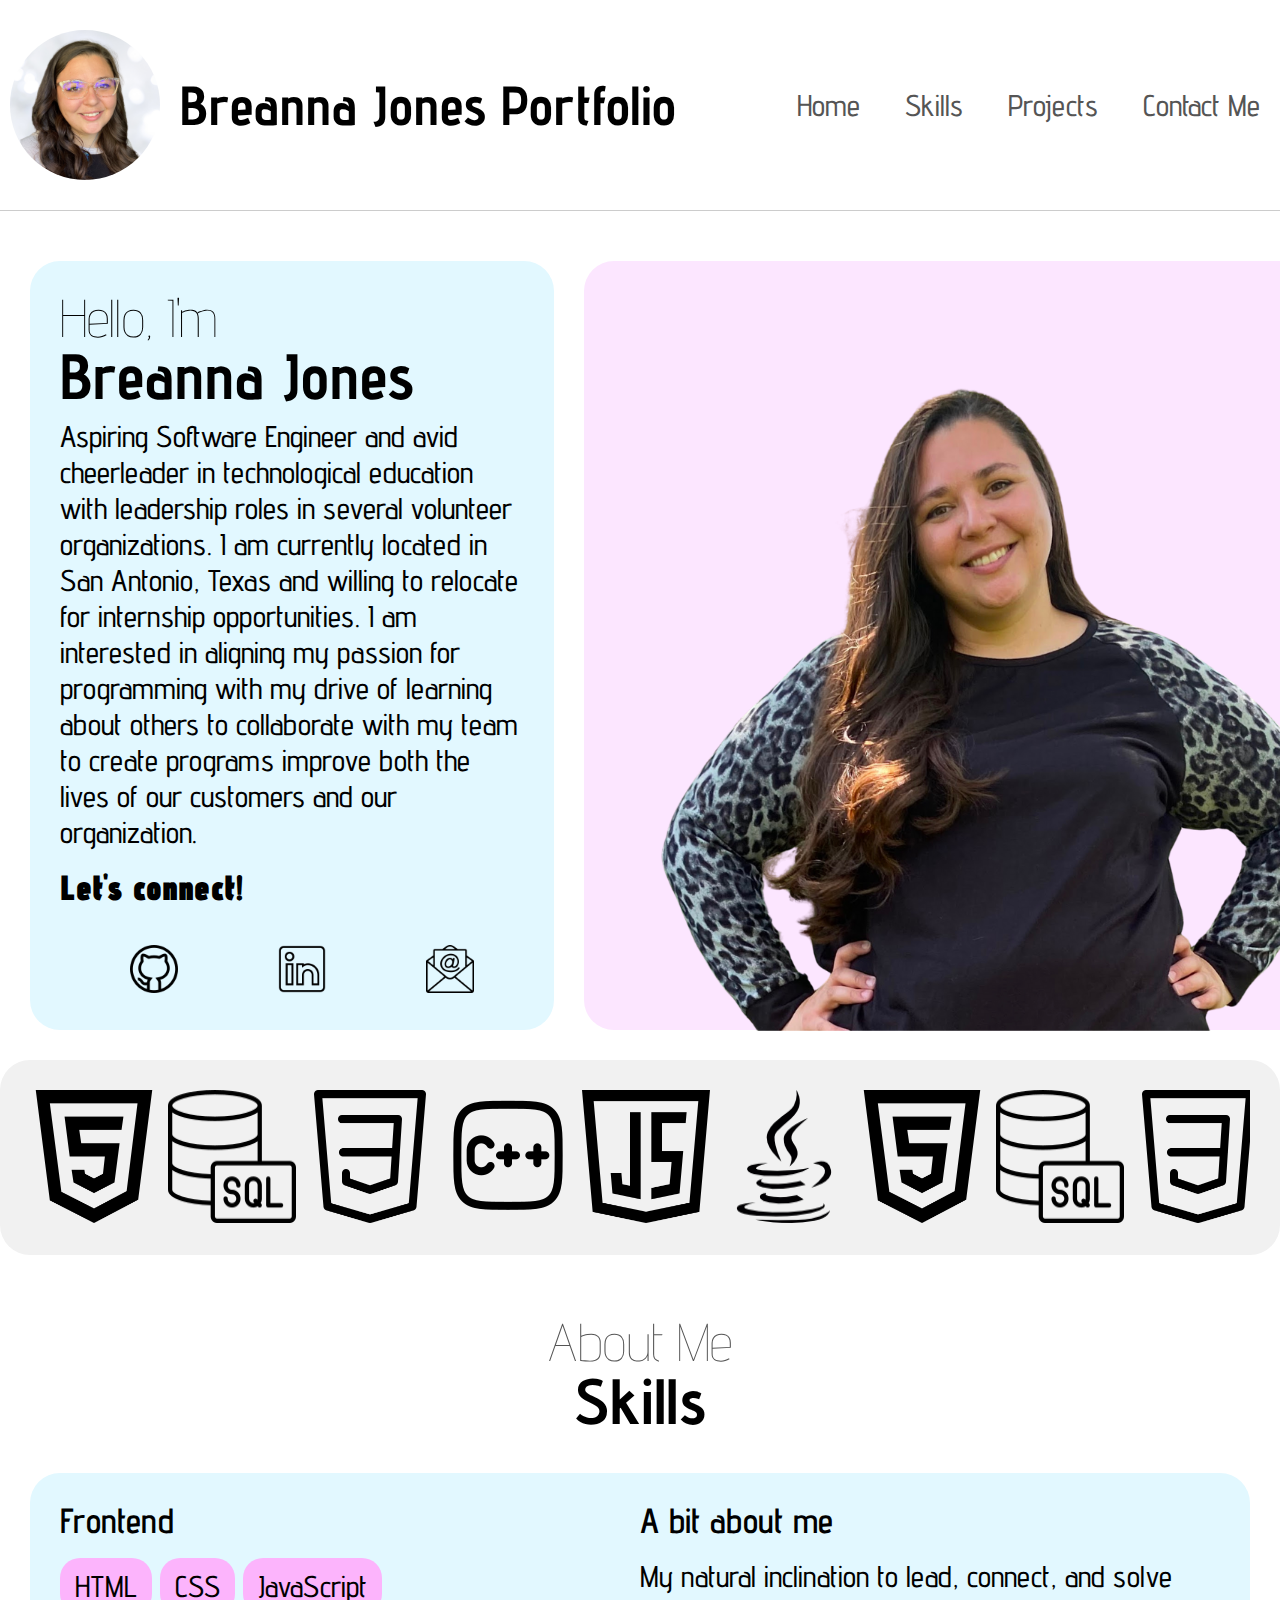
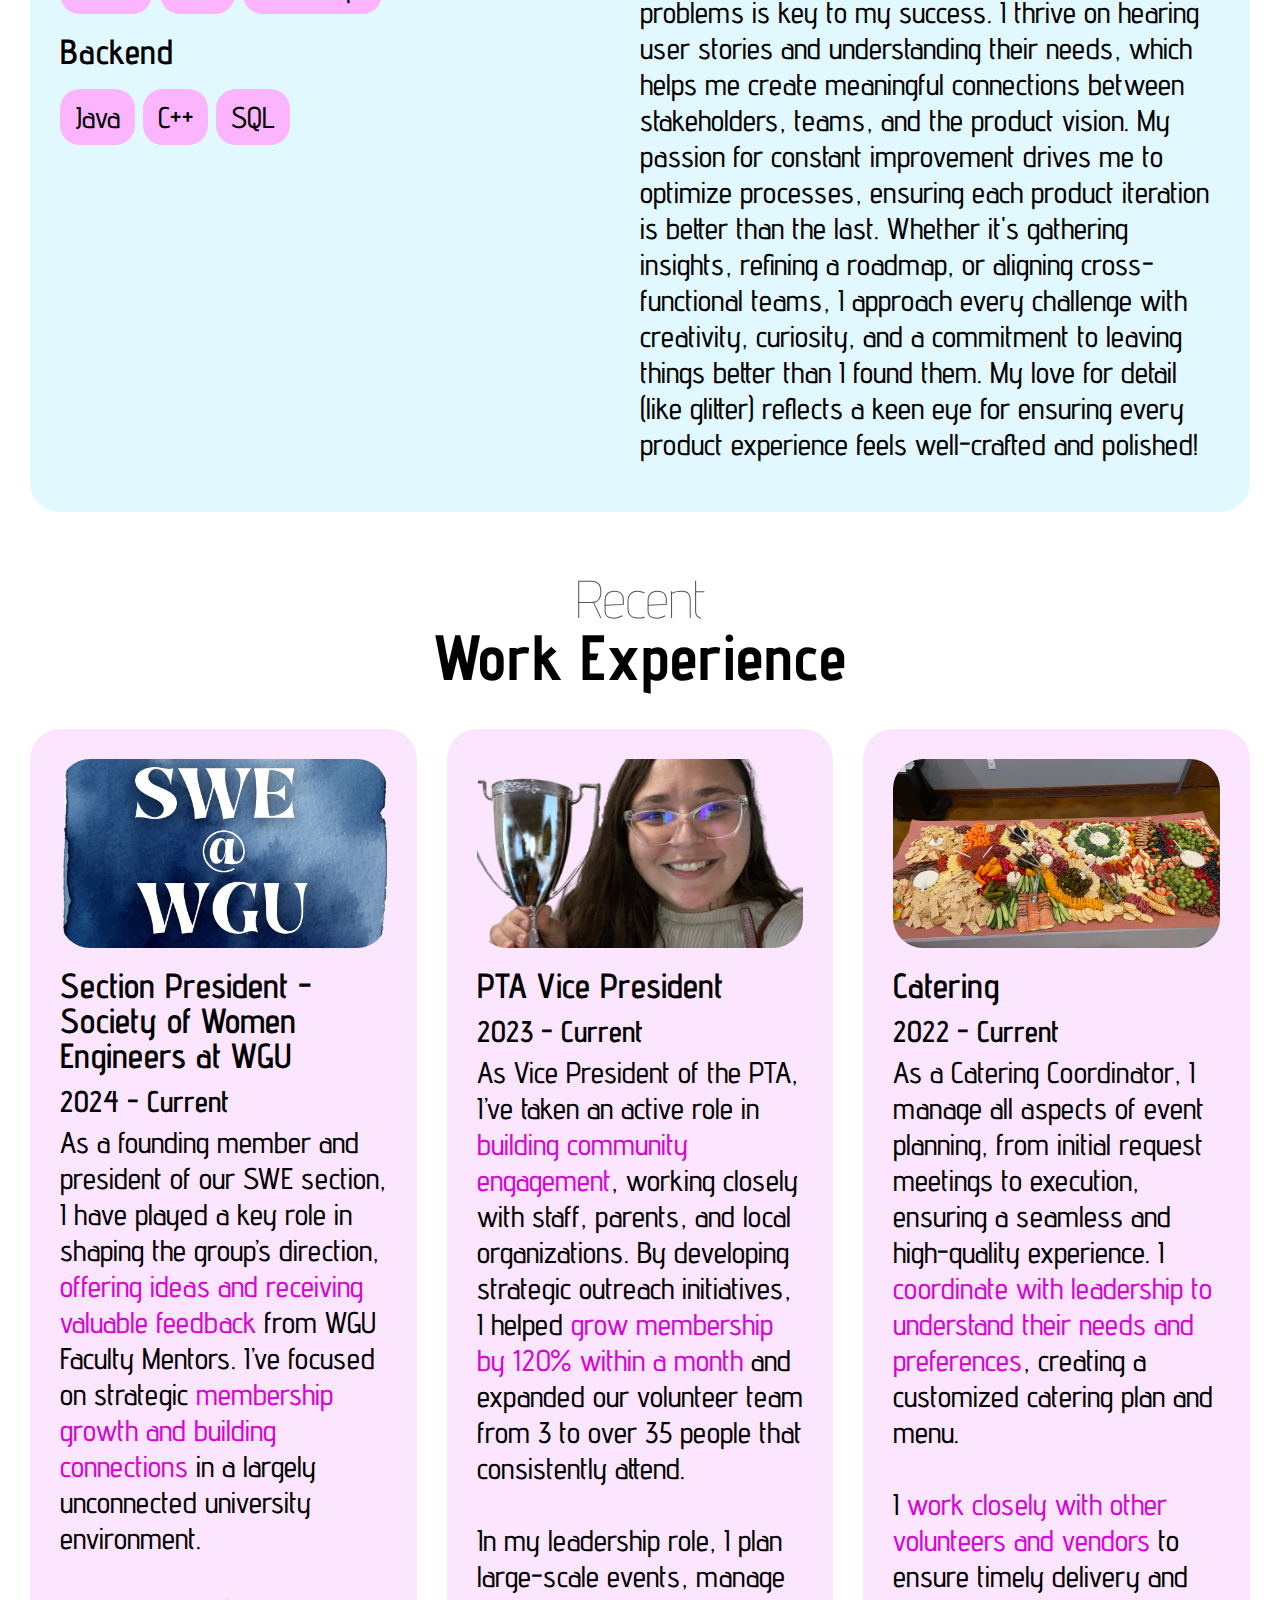
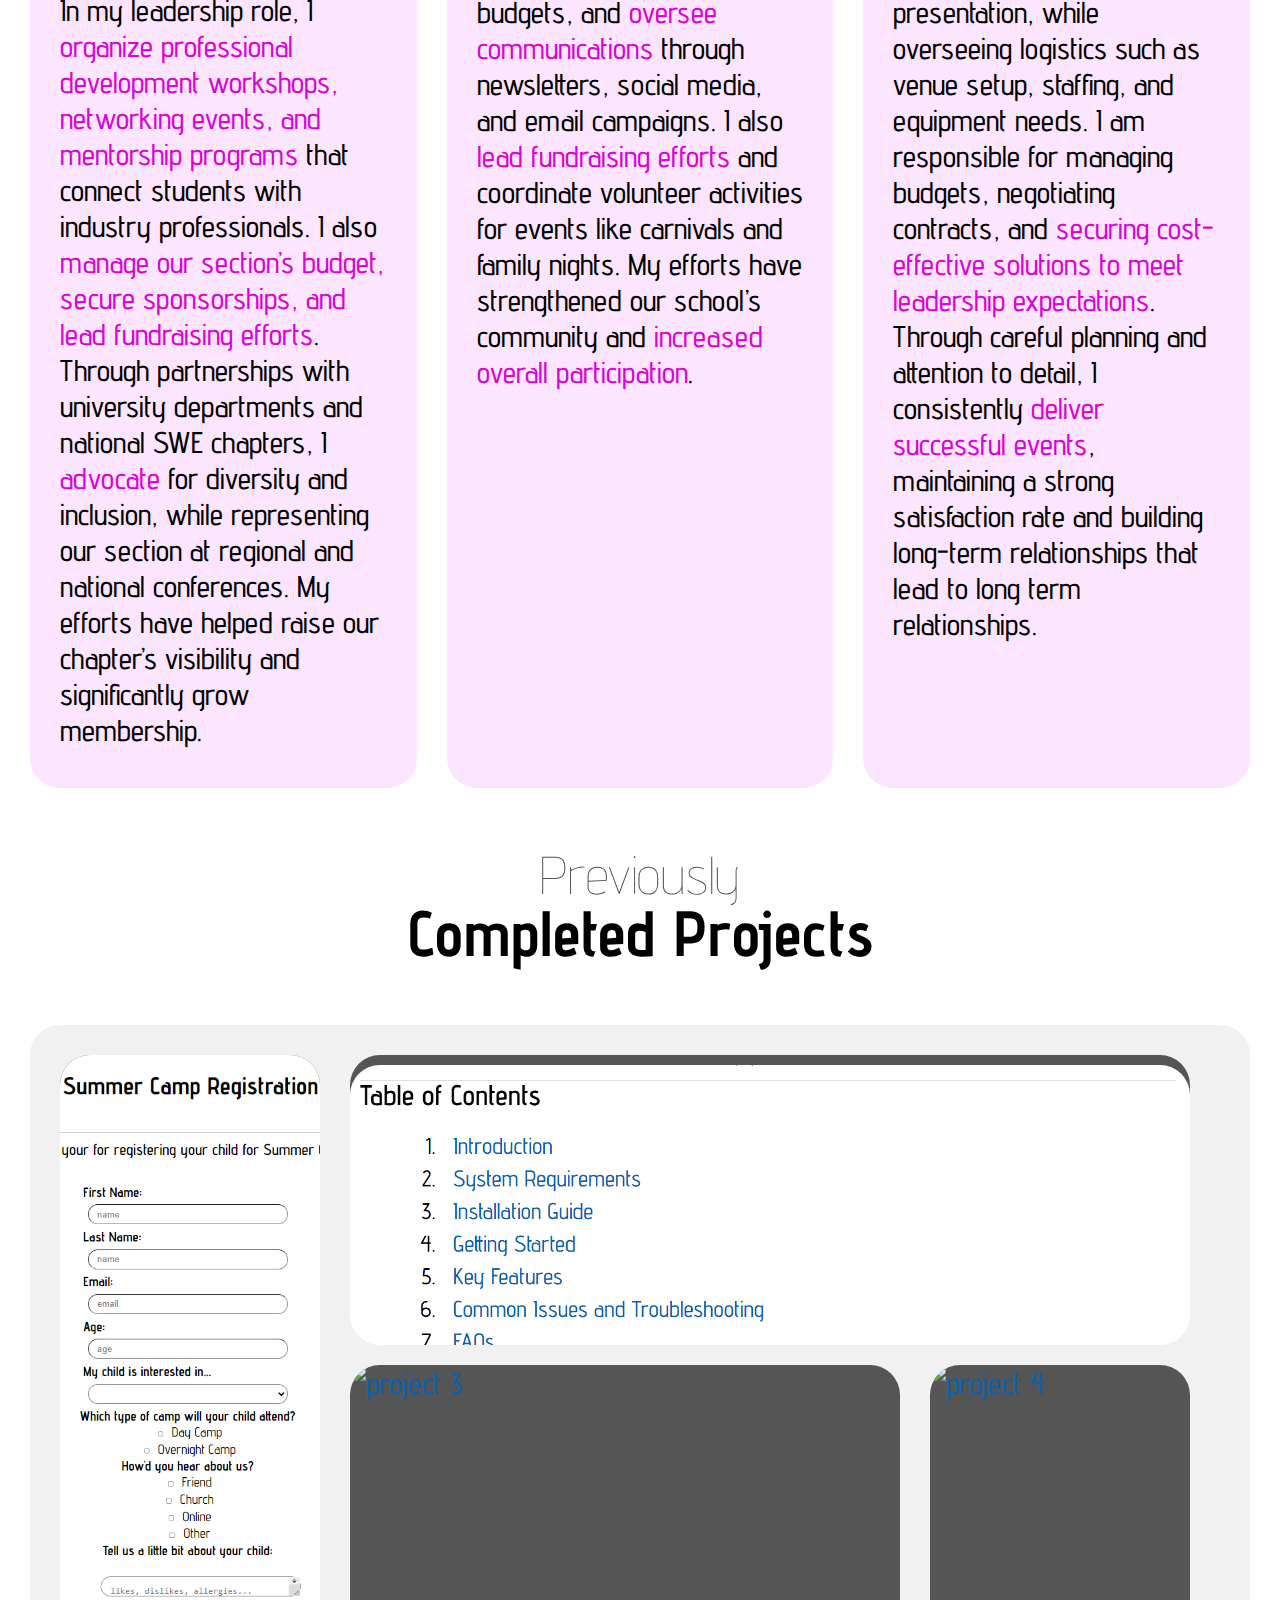
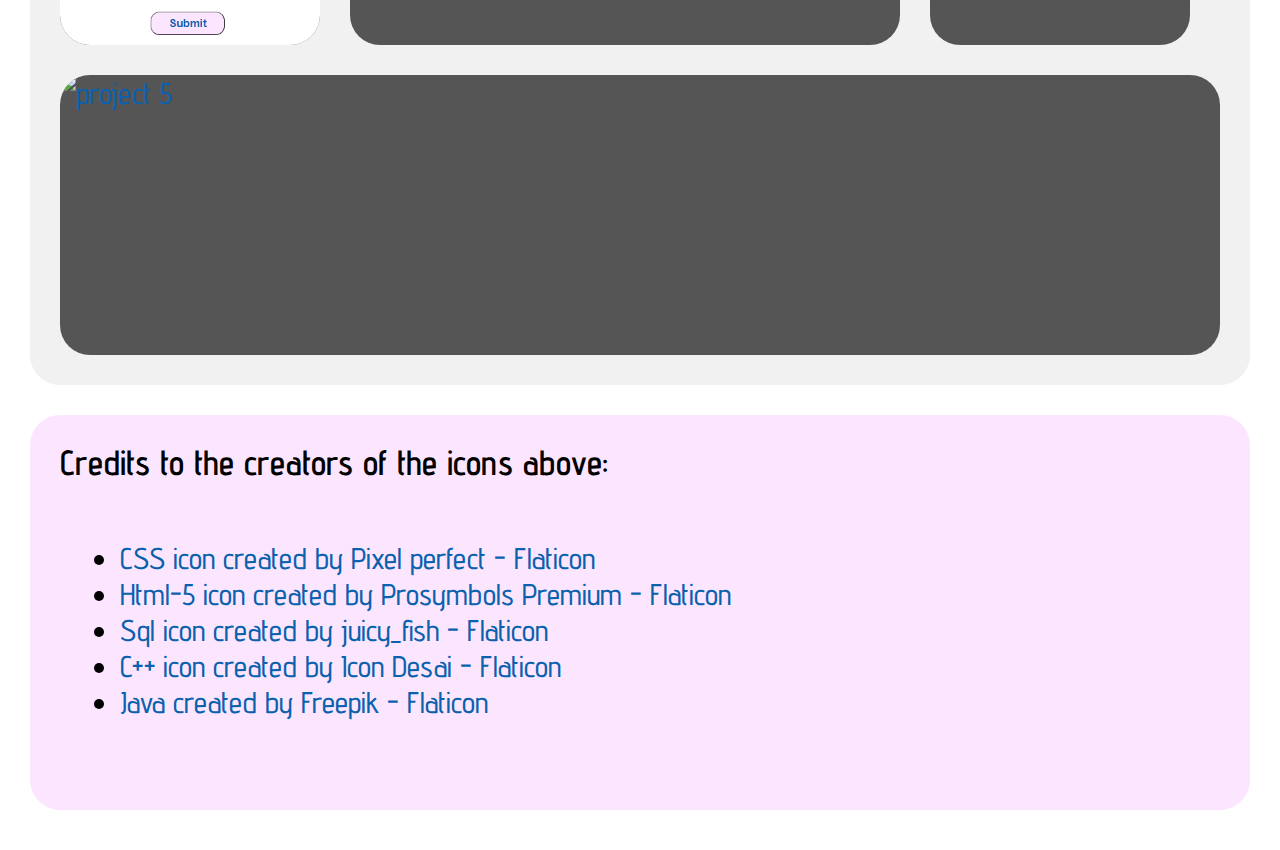
==== commit f752c2e6: "fixed bio" ====
--- a/index.html
+++ b/index.html
@@ -1,11 +1,4 @@
-/*to add another repository as a website page: 
-Go to the repository where you want to have Github Pages
-Go to the Settings tab
-On the left, under Code and automation, go to Pages
-Under Build and deployment, make sure Source is set to Deploy from a branch
-In the same spot, set Branch to the branch where you have your mod
-Save and you're done, it'll be up in just a minute
-And it worked! Thank you for support, now i know how to use github pages for repository! Instead of using raw.githack! Yay!*/
+
 <!DOCTYPE html>
 <html lang="en">
 <head>
@@ -20,6 +13,7 @@
 <link rel="icon" type="image/jpg" href="./breannaJonesImages/breannaJonesProfile">
 </head>
 <body>
+    
     <header>
         <a href="#" class="logo-holder" id="index">
             <div class="logo">
@@ -60,15 +54,17 @@
                     Breanna Jones
                 </h1>
                 <p>
-                    Aspiring Product Manager and avid cheerleader in 
+                    Aspiring Software Engineer and avid cheerleader in 
                     technological education with leadership 
                     roles in several volunteer organizations. 
                     I am currently located in San Antonio, Texas and 
                     willing to relocate for internship opportunities.
+                    
                     <span>
                         I am interested in aligning my passion for programming
                         with my drive of learning about others to collaborate with 
-                        my team to improve both the lives of our customers and our organization.
+                        my team to create programs improve both the lives of our 
+                        customers and our organization.
                     </span> 
                 </p>
                 <div class="call-to-action" id="contactMe">
--- a/styles.css
+++ b/styles.css
@@ -486,6 +486,7 @@
         border-radius: 30px;
         display: grid;
         grid-gap:30px;
+        justify-content: top;
         grid-template-columns: repeat(4, 1fr);
         grid-template-rows: repeat(3, 1fr);
         height:960px;
@@ -533,7 +534,8 @@
             }
             &:nth-child(2){
                 grid-column: span 3;
-                grid-row: span 1;
+                grid-row: span 1; 
+                padding-top: 10px;
                 @media (max-width:1024px) {
                     grid-column: span 3;
                     grid-row: span 1;
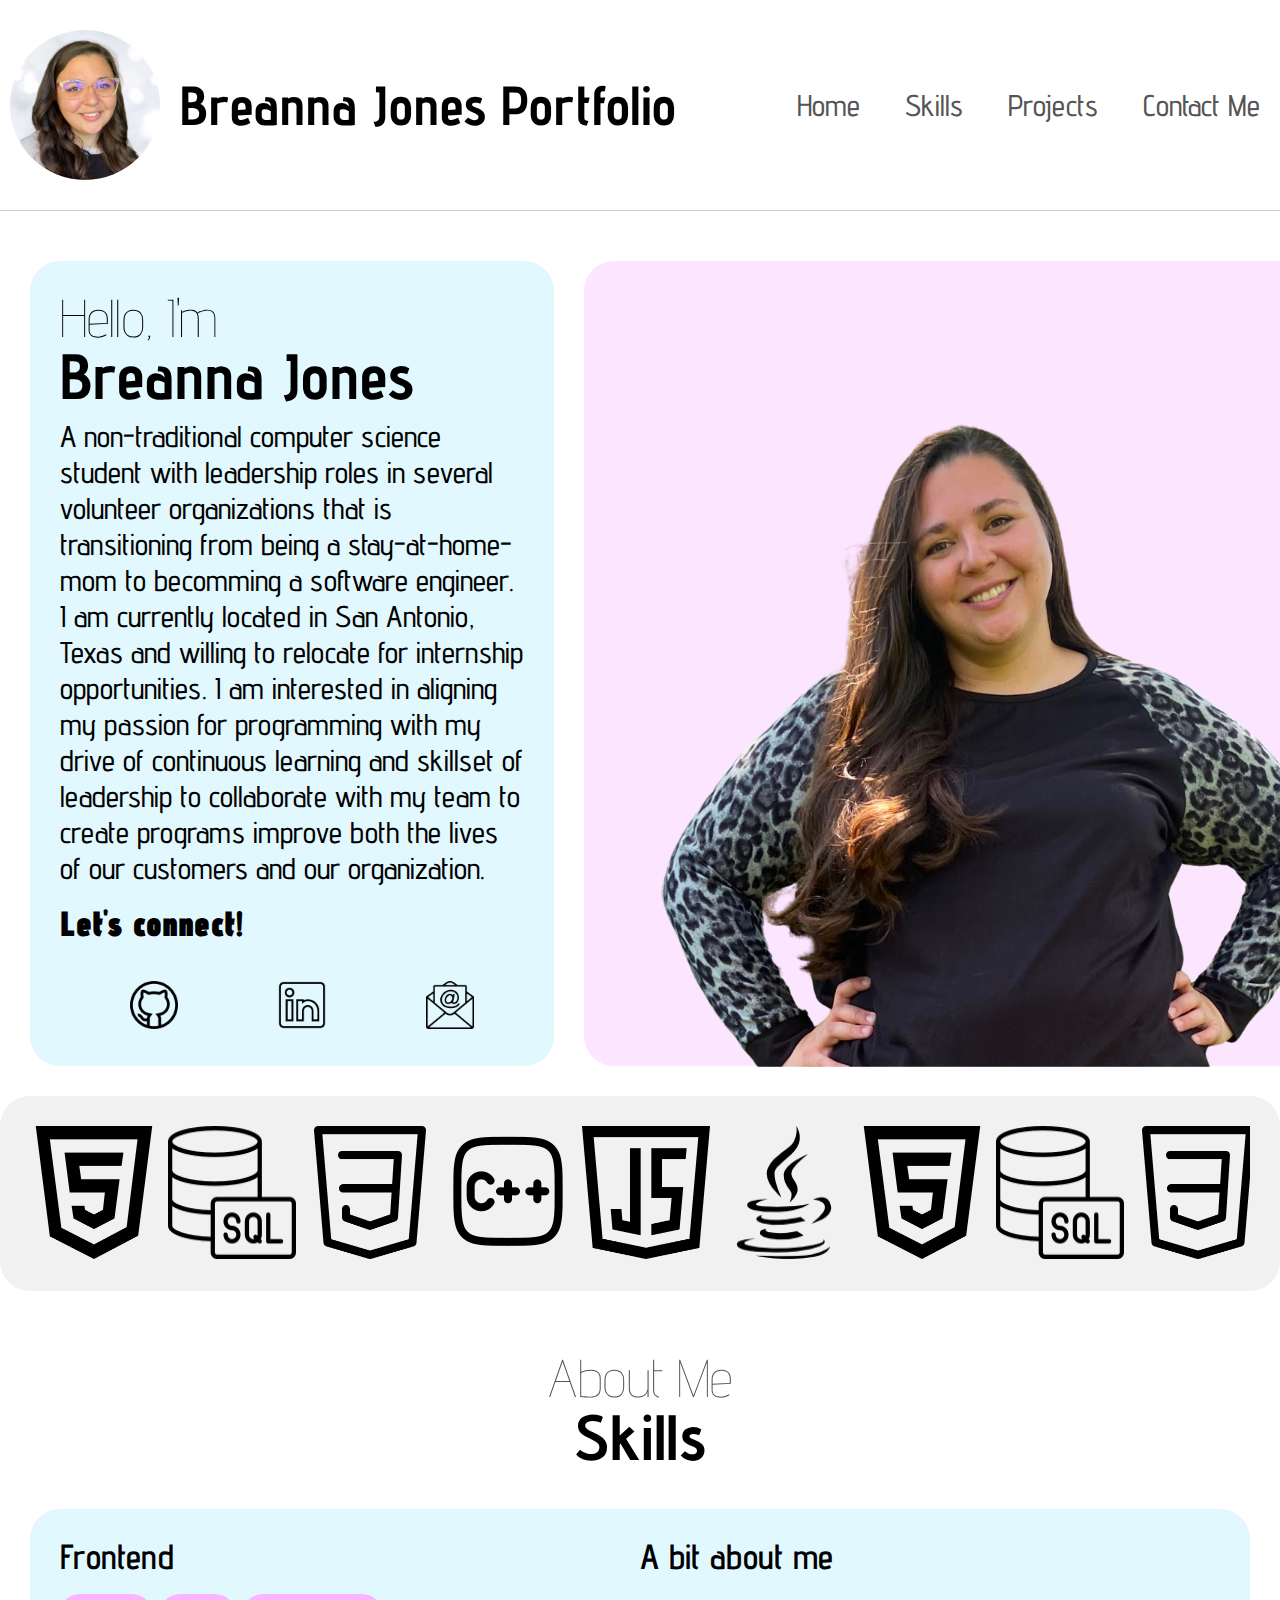
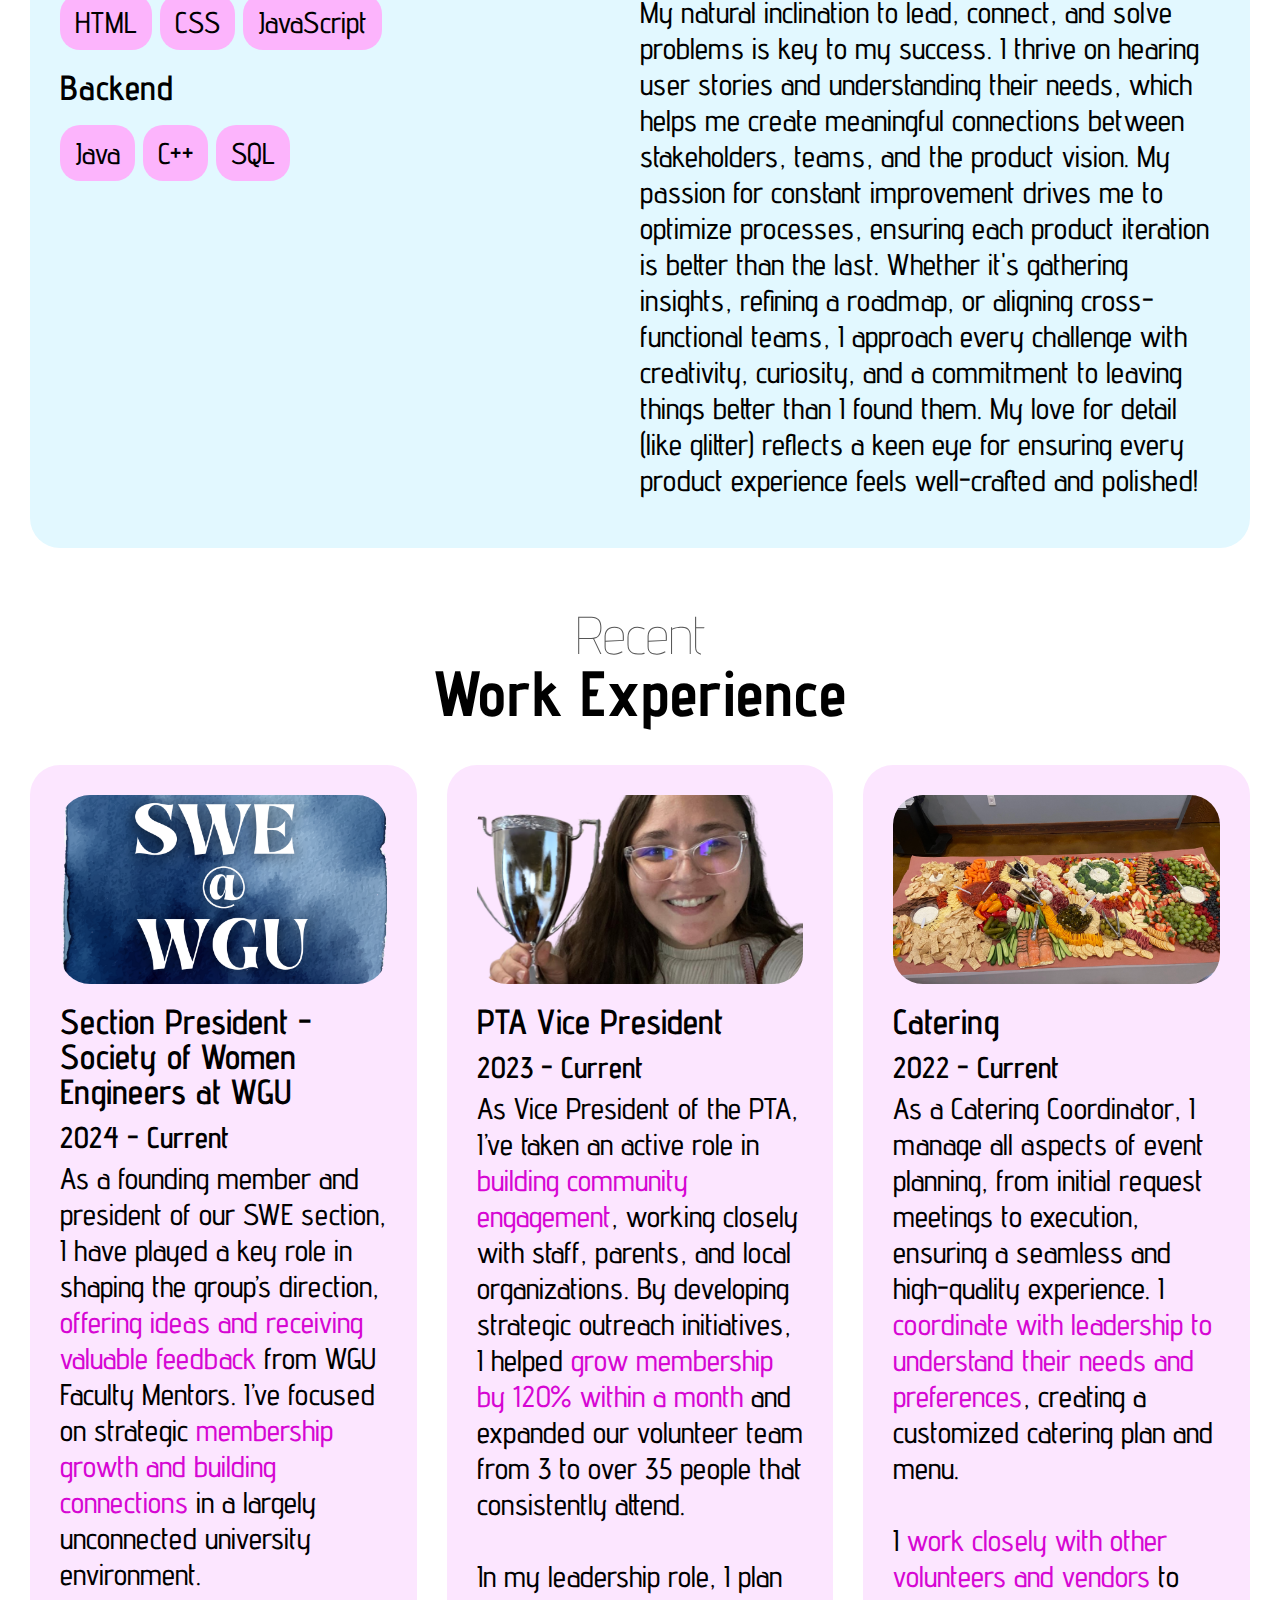
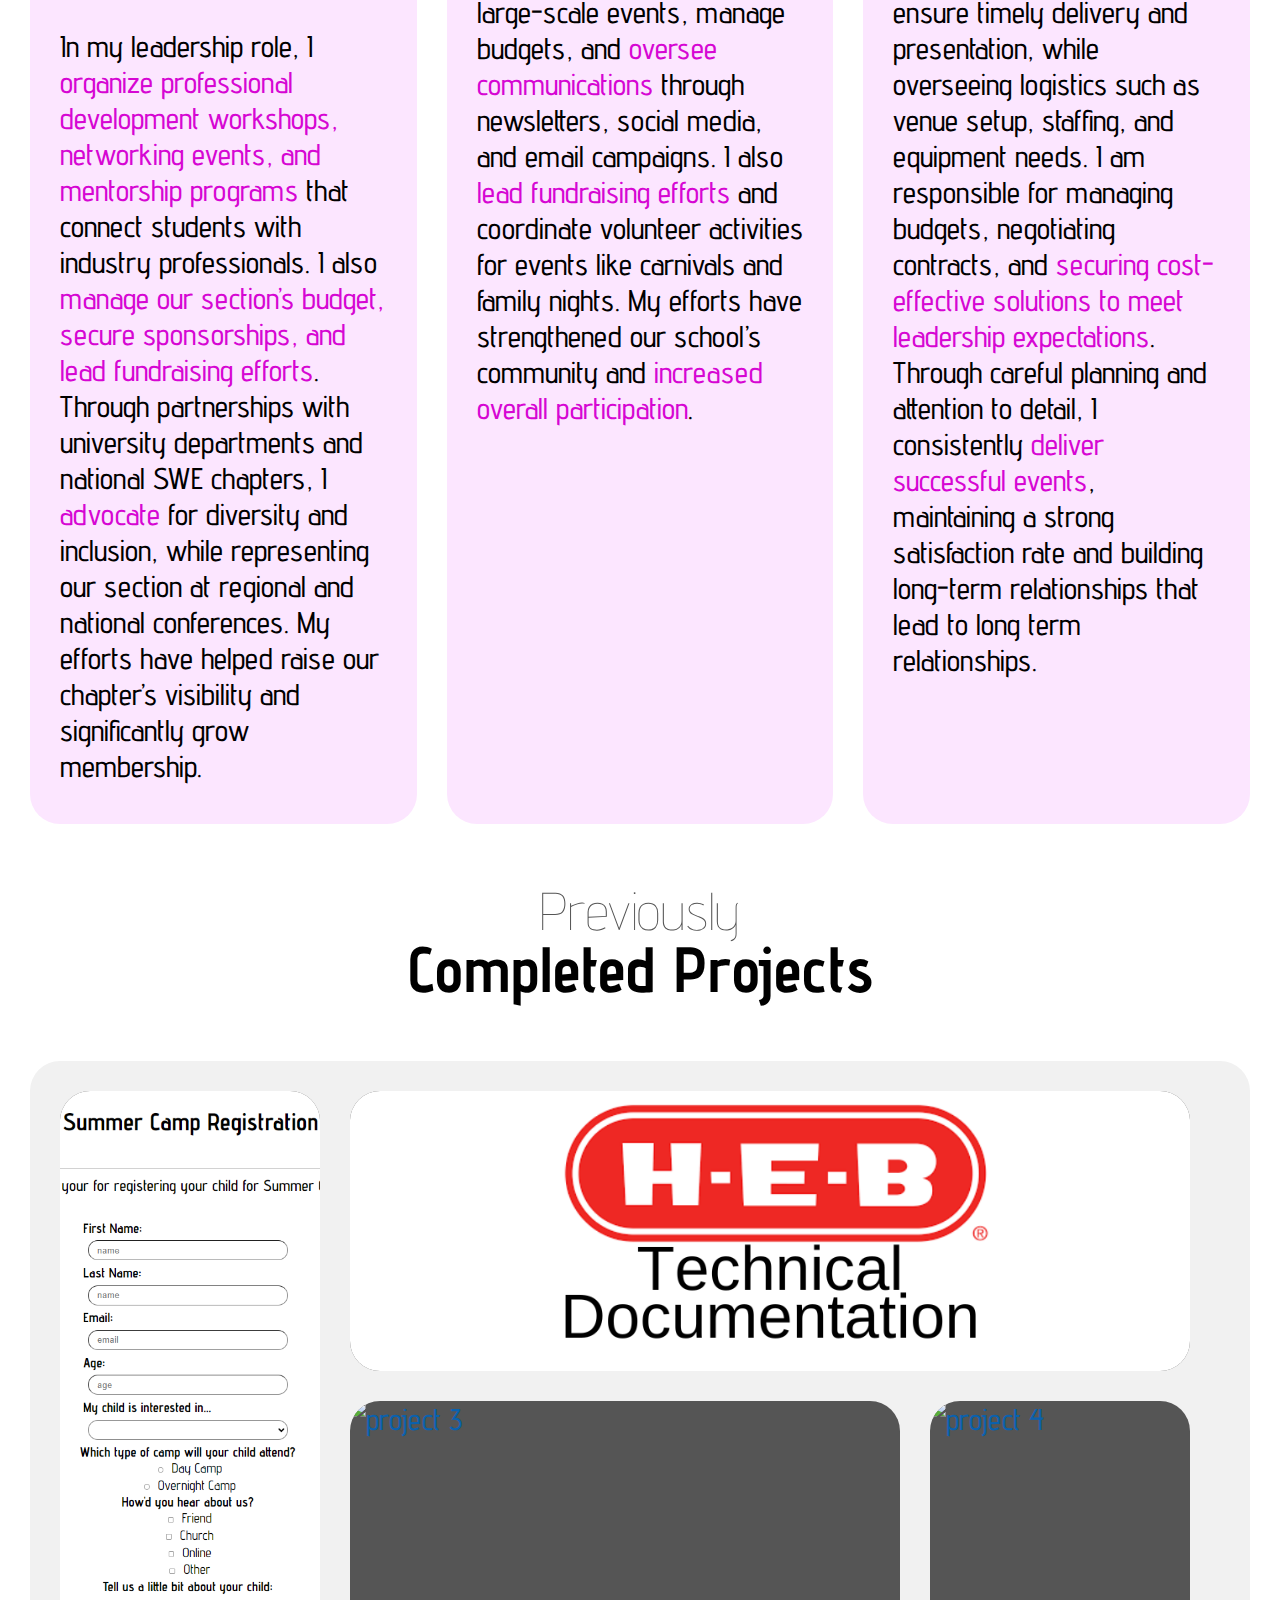
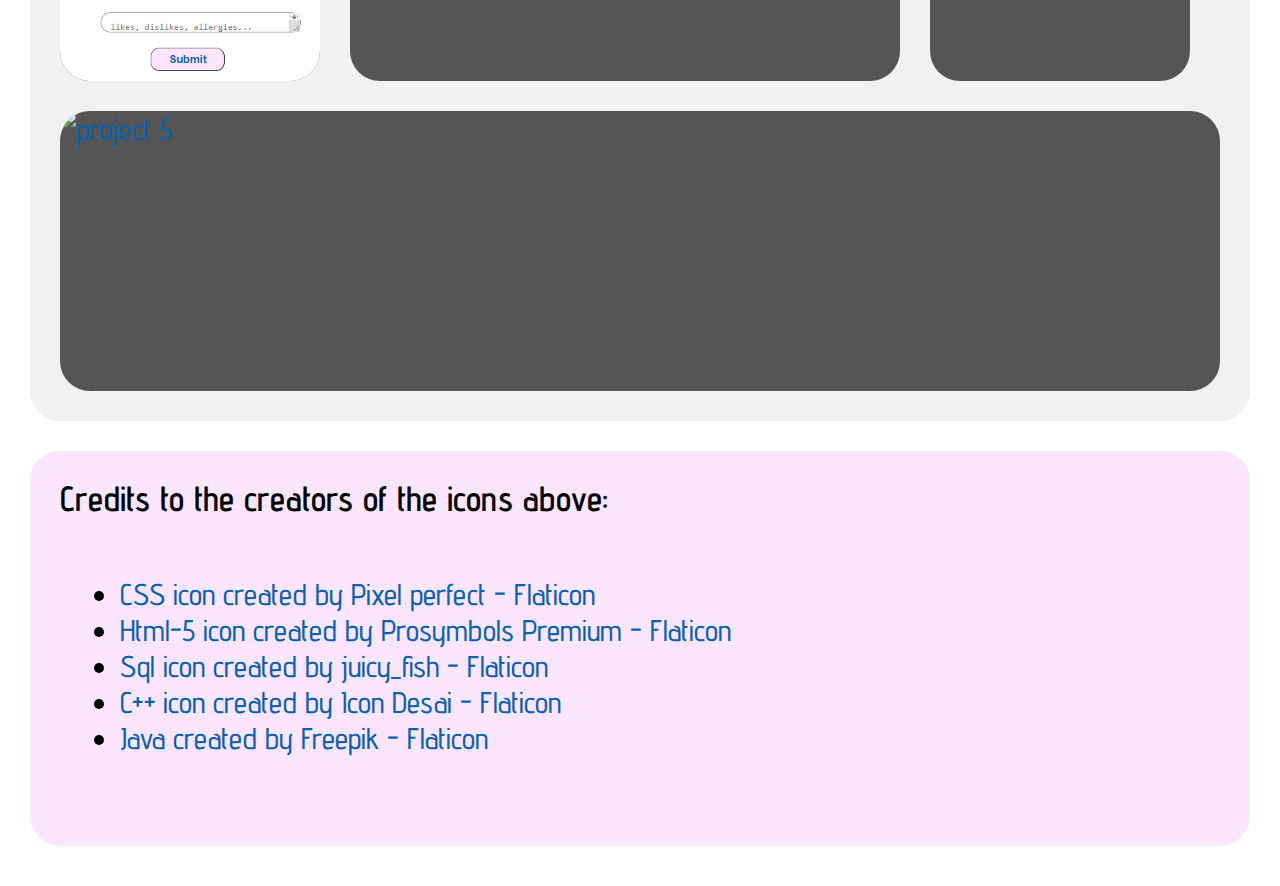
==== commit 4c2efd05: "changing heb tec doc img" ====
--- a/index.html
+++ b/index.html
@@ -54,15 +54,15 @@
                     Breanna Jones
                 </h1>
                 <p>
-                    Aspiring Software Engineer and avid cheerleader in 
-                    technological education with leadership 
-                    roles in several volunteer organizations. 
+                    A non-traditional computer science student with leadership 
+                    roles in several volunteer organizations that is transitioning 
+                    from being a stay-at-home-mom to becomming a software engineer.
                     I am currently located in San Antonio, Texas and 
                     willing to relocate for internship opportunities.
                     
                     <span>
                         I am interested in aligning my passion for programming
-                        with my drive of learning about others to collaborate with 
+                        with my drive of continuous learning and skillset of leadership to collaborate with 
                         my team to create programs improve both the lives of our 
                         customers and our organization.
                     </span> 
@@ -275,7 +275,7 @@
                     alt="project 1-camp registration form">
                 </a>
                 <a href="technicalDocumentation.html" class="bento-item">
-                    <img id="project id" src="/breannaJonesImages/Screenshot 2024-10-22 230024.png" 
+                    <img id="project id" src="/breannaJonesImages/HEB technical documentation.png" 
                     alt="project 2- HEB technical documentation">
                 </a>
                 <a href="technicalDocumentation.html" class="bento-item">
--- a/styles.css
+++ b/styles.css
@@ -535,7 +535,9 @@
             &:nth-child(2){
                 grid-column: span 3;
                 grid-row: span 1; 
-                padding-top: 10px;
+                img{
+                    align-items: flex-start;
+                }
                 @media (max-width:1024px) {
                     grid-column: span 3;
                     grid-row: span 1;
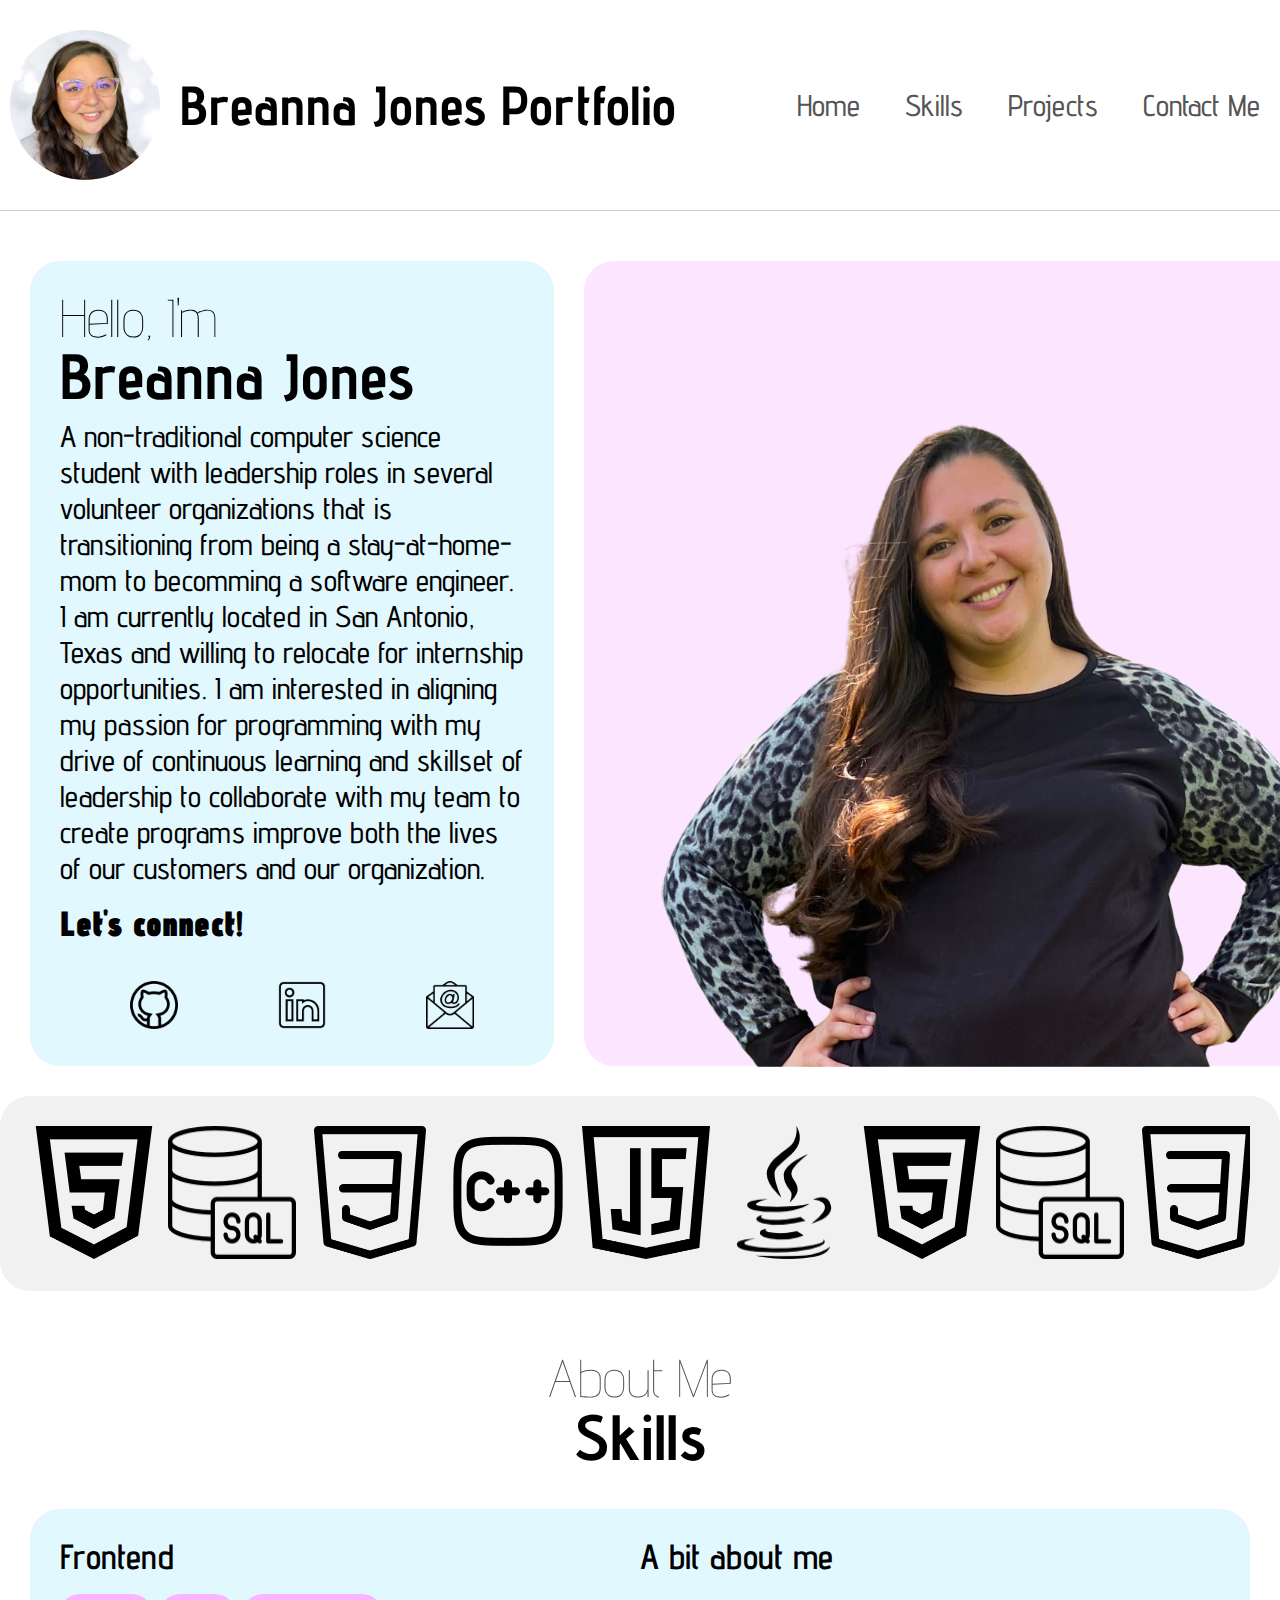
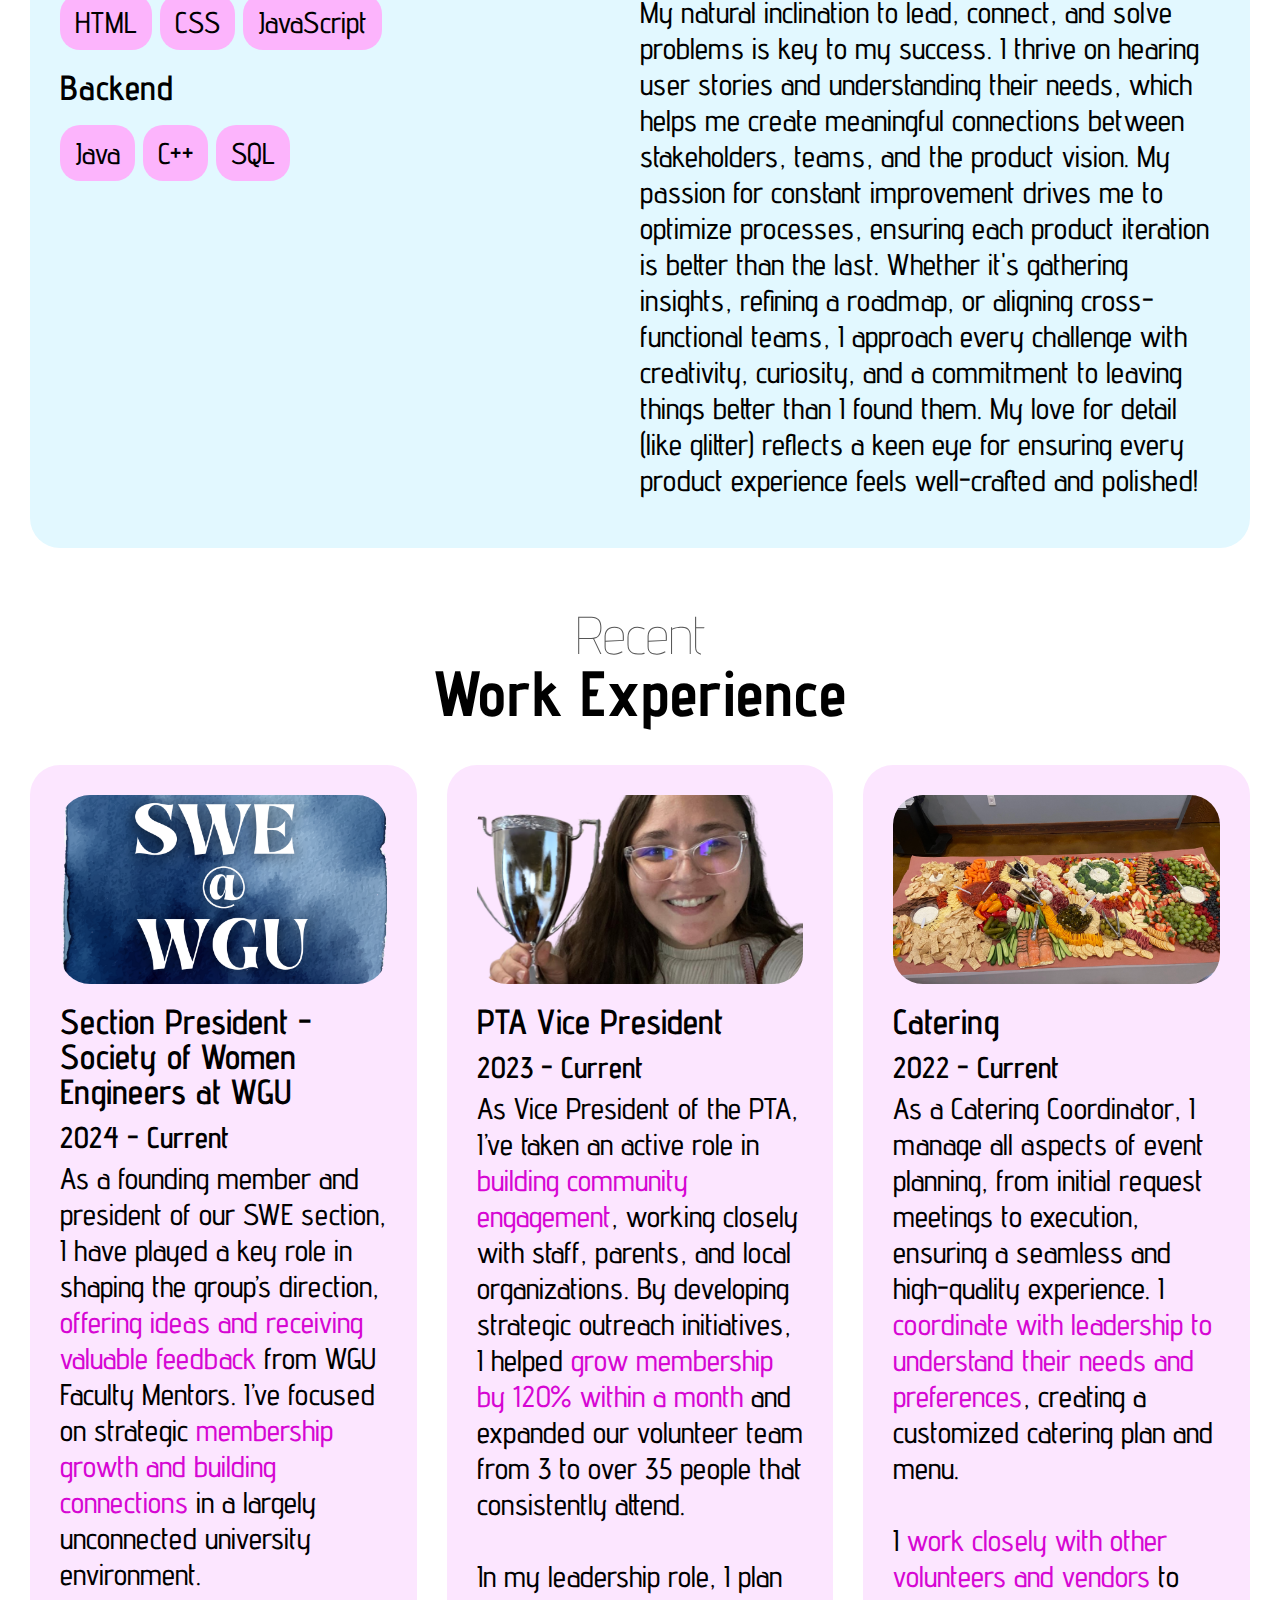
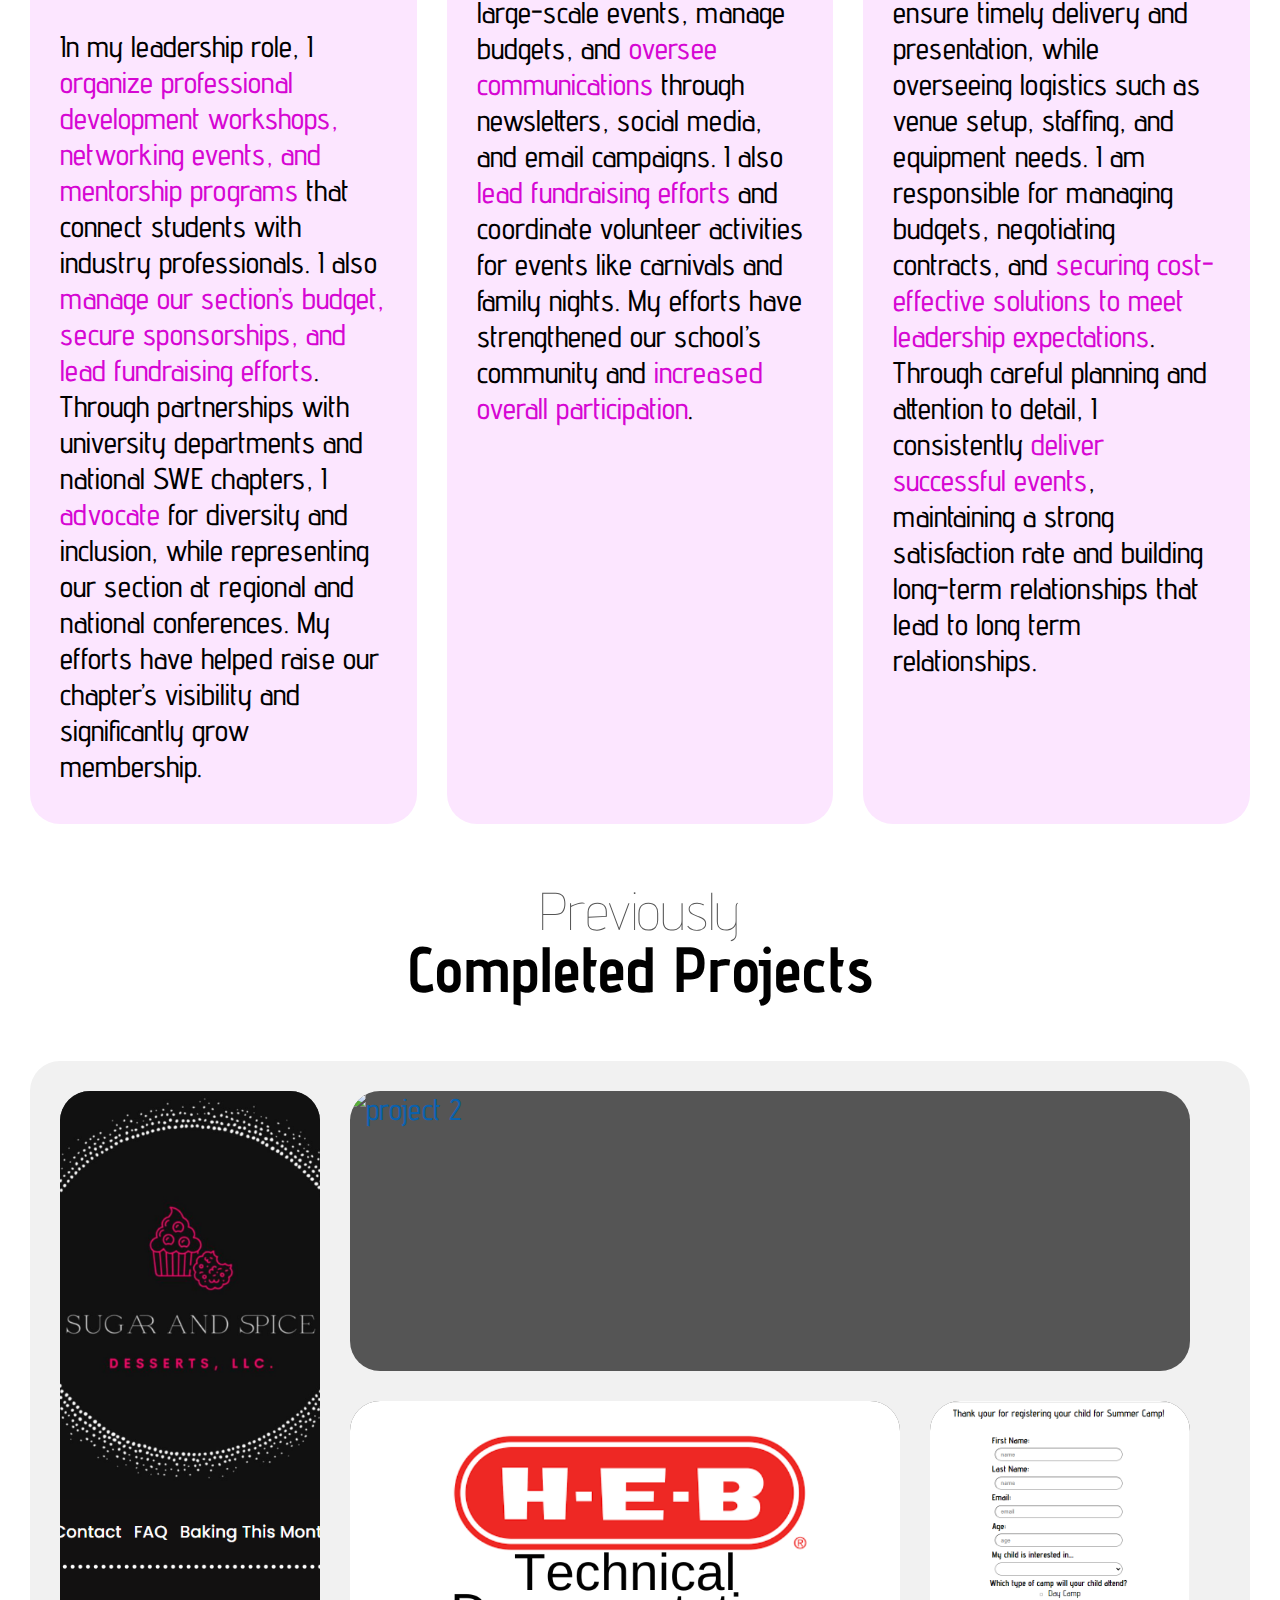
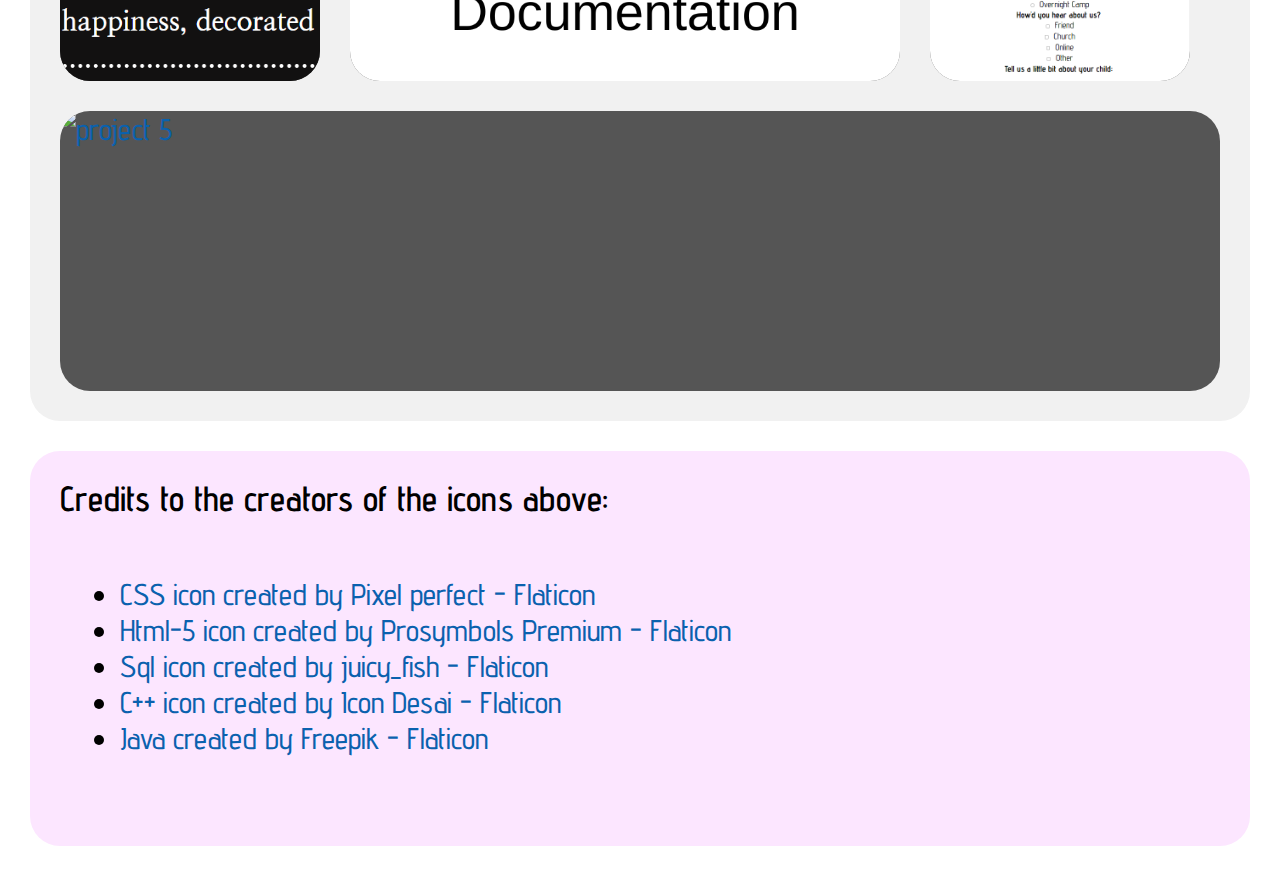
==== commit 0d8093c1: "moved bento items around, added one project" ====
--- a/index.html
+++ b/index.html
@@ -270,22 +270,24 @@
                 Completed Projects
             </h2>
             <div class="bento-grid">
+                <a href="https://breanna-j.github.io/sugarAndSpiceDessertsLLC/" class="bento-item">
+                    <img id="sugarAndSpiceDessertsLLCWebsite" src="./breannaJonesImages/Screenshot 2024-11-13 111654.png" 
+                    alt="project 1">
+                </a>
+                <a href="#" class="bento-item">
+                    <img id="project id" src="" 
+                    alt="project 2">
+                </a>
+                <a href="technicalDocumentation.html" class="bento-item">
+                    <img id="project id" src="./breannaJonesImages/HEB technical documentation.png" 
+                    alt="project 2- HEB technical documentation">
+                </a>
+                
                 <a href="campform.html" class="bento-item">
                     <img id="project id" src="/breannaJonesImages/Screenshot Camp Registration Form.png" 
-                    alt="project 1-camp registration form">
-                </a>
-                <a href="technicalDocumentation.html" class="bento-item">
-                    <img id="project id" src="/breannaJonesImages/HEB technical documentation.png" 
-                    alt="project 2- HEB technical documentation">
-                </a>
-                <a href="technicalDocumentation.html" class="bento-item">
-                    <img id="project id" src="" 
-                    alt="project 3">
-                </a>
-                <a href="#" class="bento-item">
-                    <img id="project id" src="" 
-                    alt="project 4">
-                </a>
+                    alt="project 4-camp registration form">
+                </a>
+                
                 <a href="#" class="bento-item">
                     <img id="project id" src="" 
                     alt="project 5">
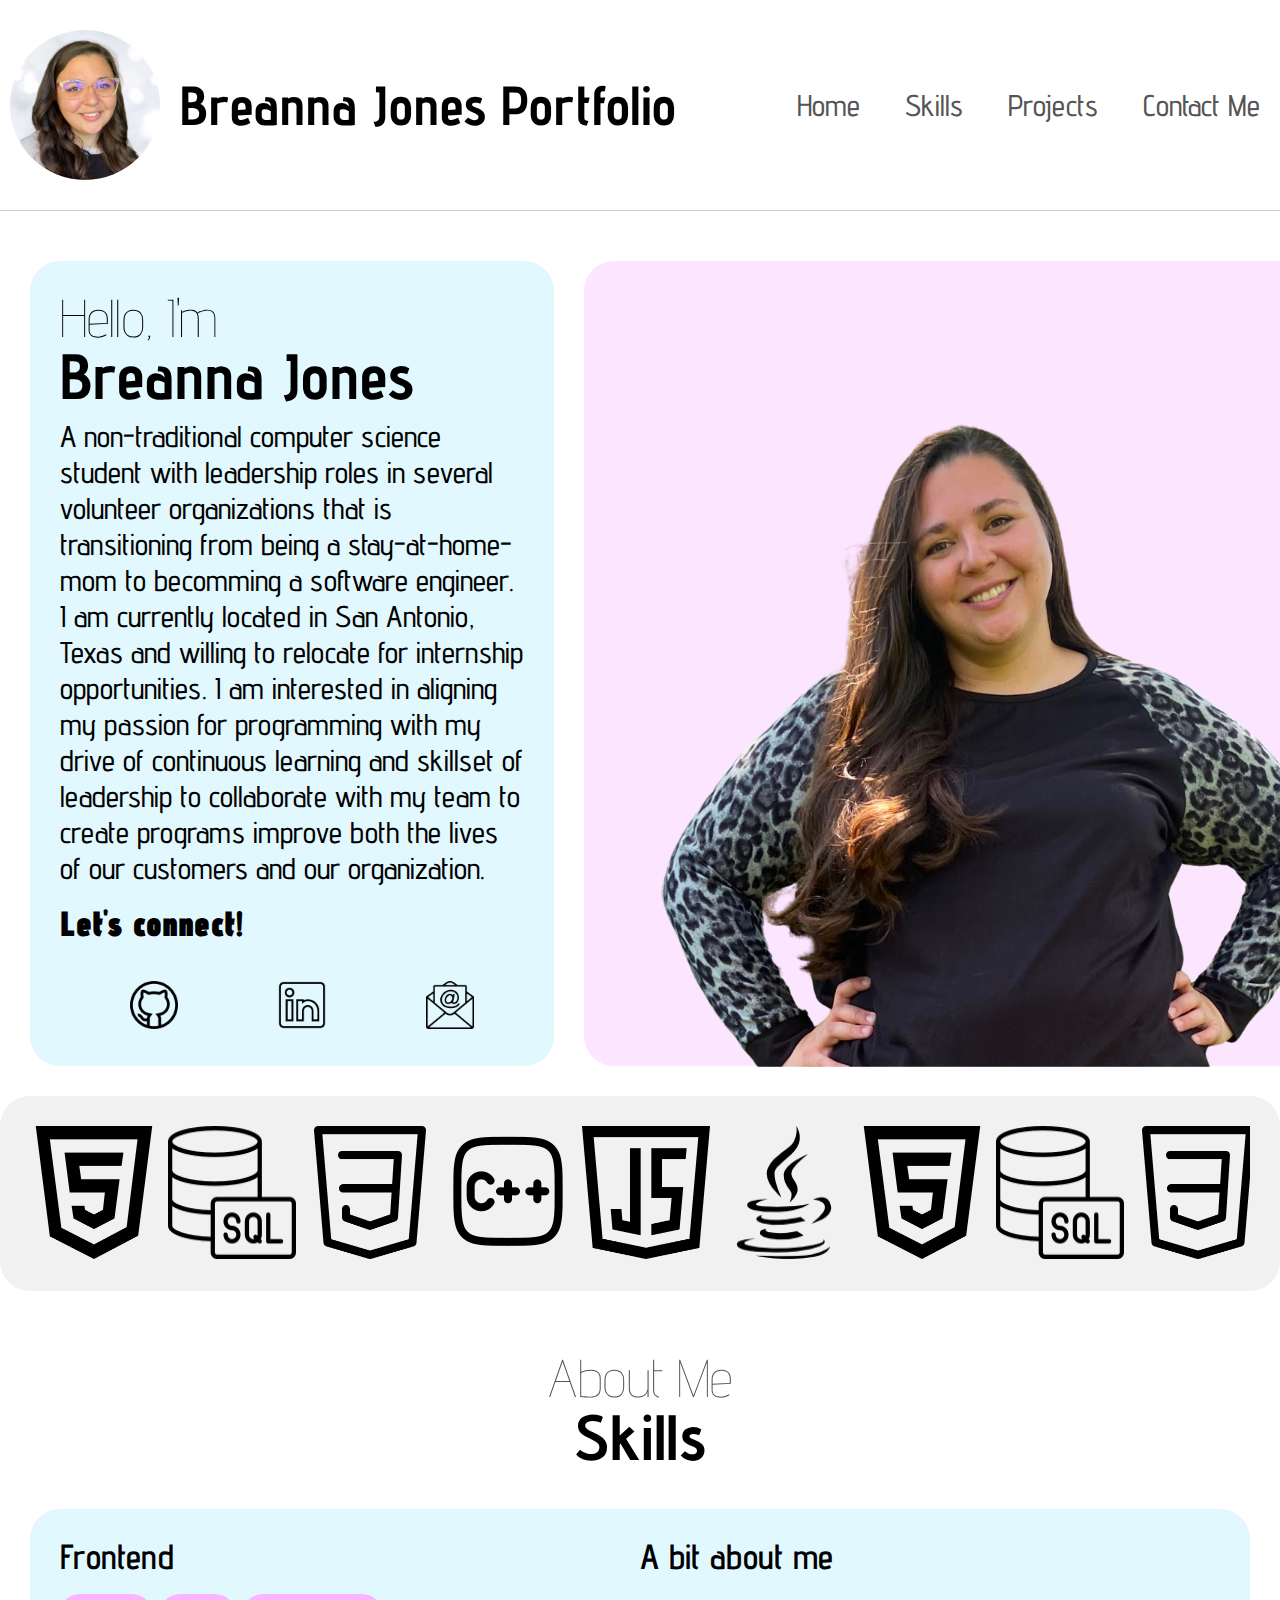
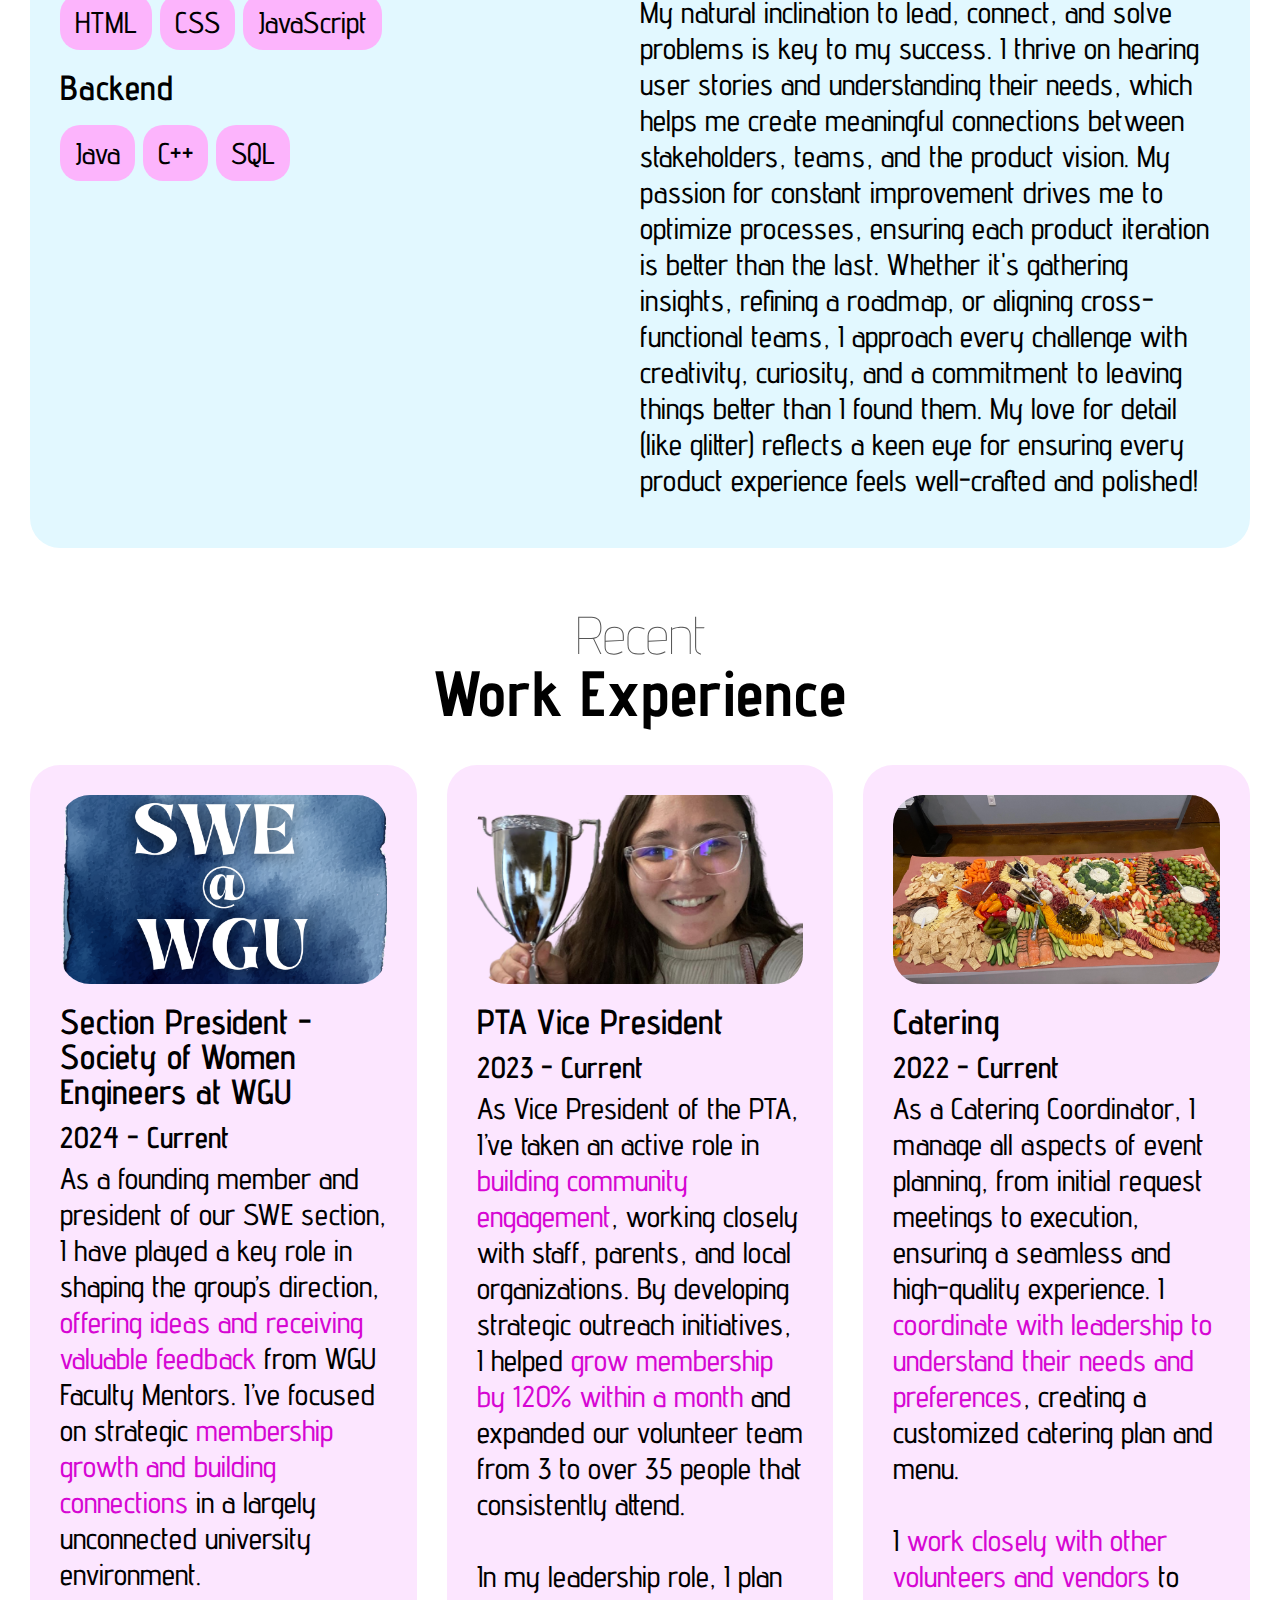
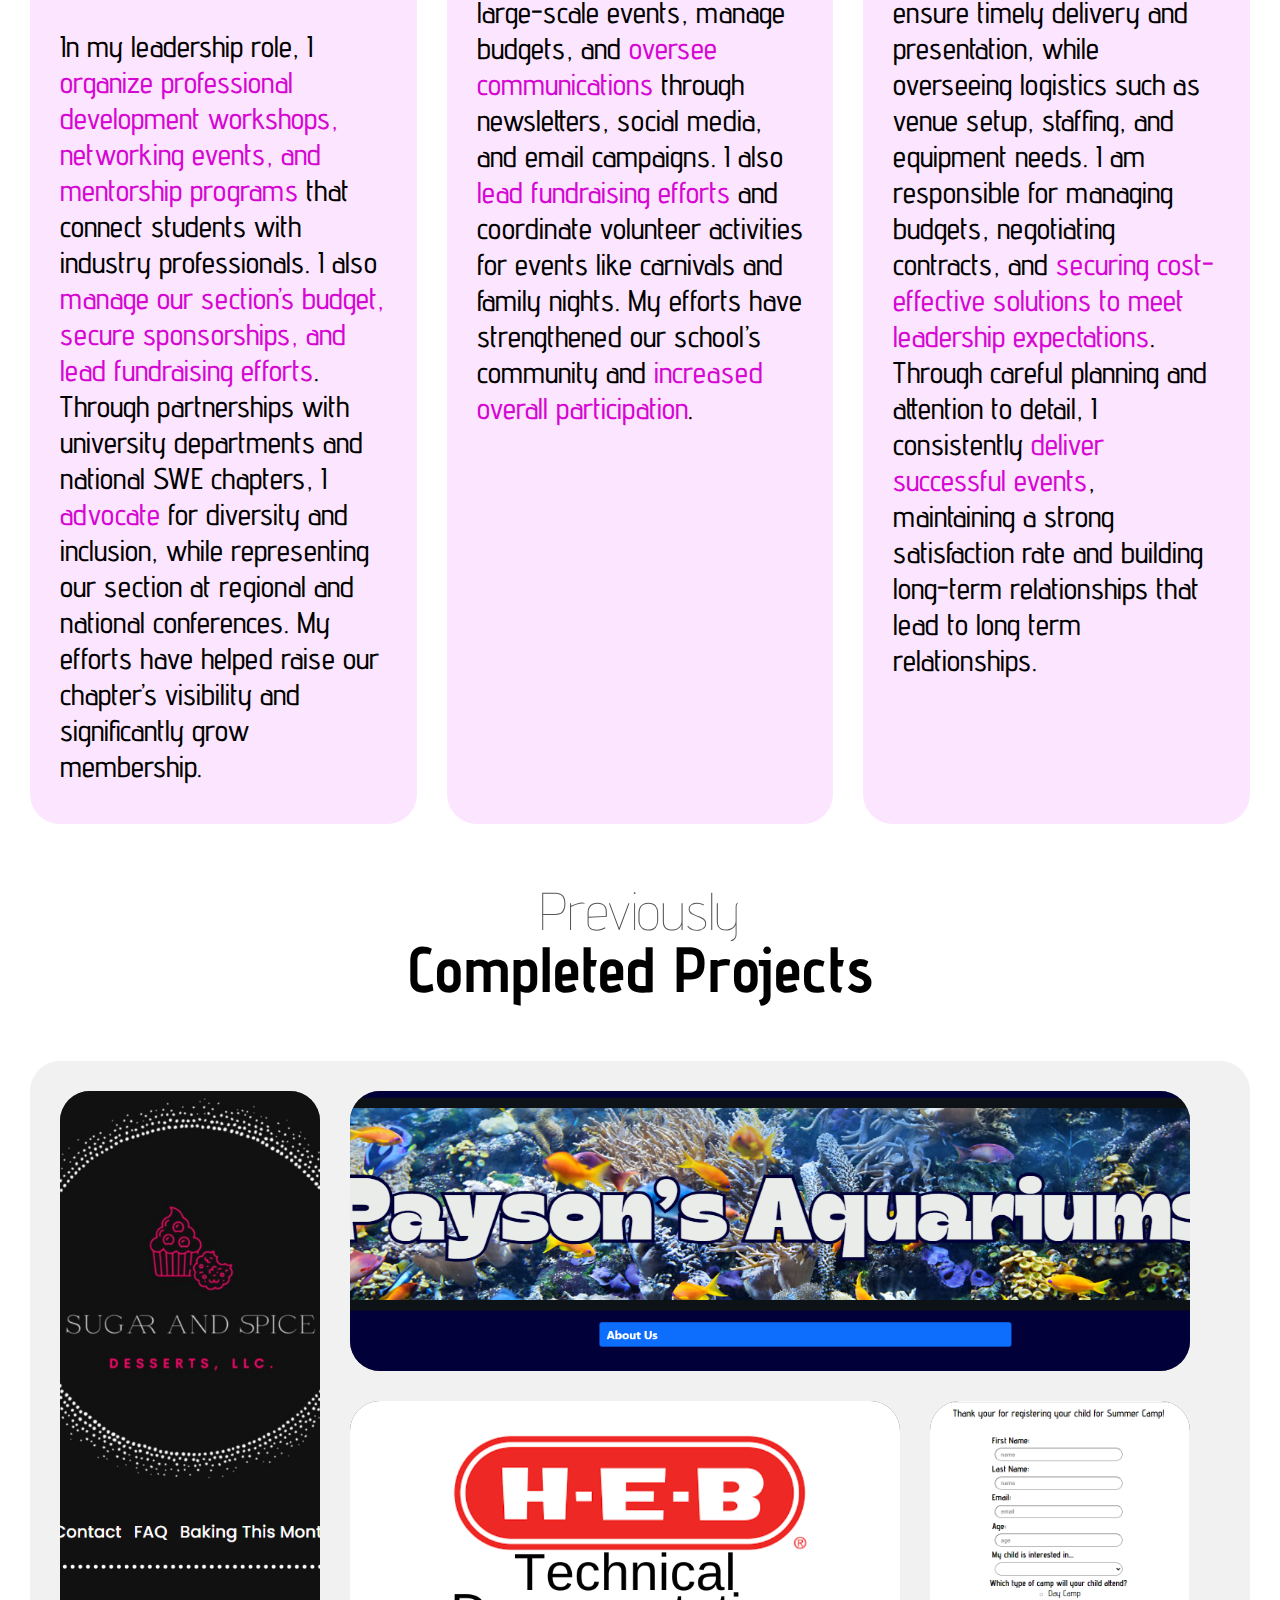
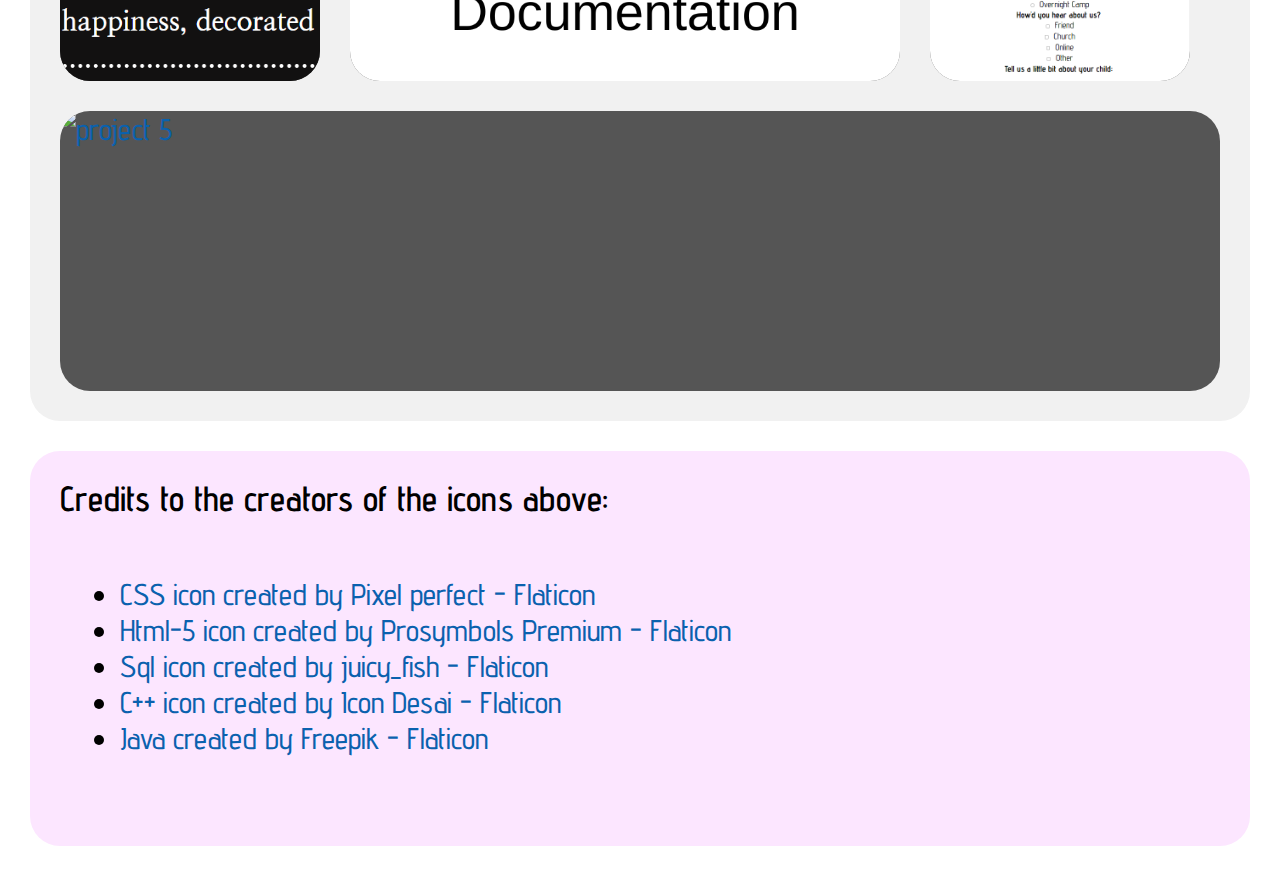
==== commit bf8db08d: "added image for paysonsAquariums in the bento" ====
--- a/index.html
+++ b/index.html
@@ -274,13 +274,13 @@
                     <img id="sugarAndSpiceDessertsLLCWebsite" src="./breannaJonesImages/Screenshot 2024-11-13 111654.png" 
                     alt="project 1">
                 </a>
-                <a href="#" class="bento-item">
-                    <img id="project id" src="" 
-                    alt="project 2">
+                <a href="paysonsAquariums.html" class="bento-item">
+                    <img id="project id" src="./breannaJonesImages/paysonsAquariumScreenshot.png" 
+                    alt="project 2 - Inventory WebApp Payson's Aquariums">
                 </a>
                 <a href="technicalDocumentation.html" class="bento-item">
                     <img id="project id" src="./breannaJonesImages/HEB technical documentation.png" 
-                    alt="project 2- HEB technical documentation">
+                    alt="project 3- HEB technical documentation">
                 </a>
                 
                 <a href="campform.html" class="bento-item">
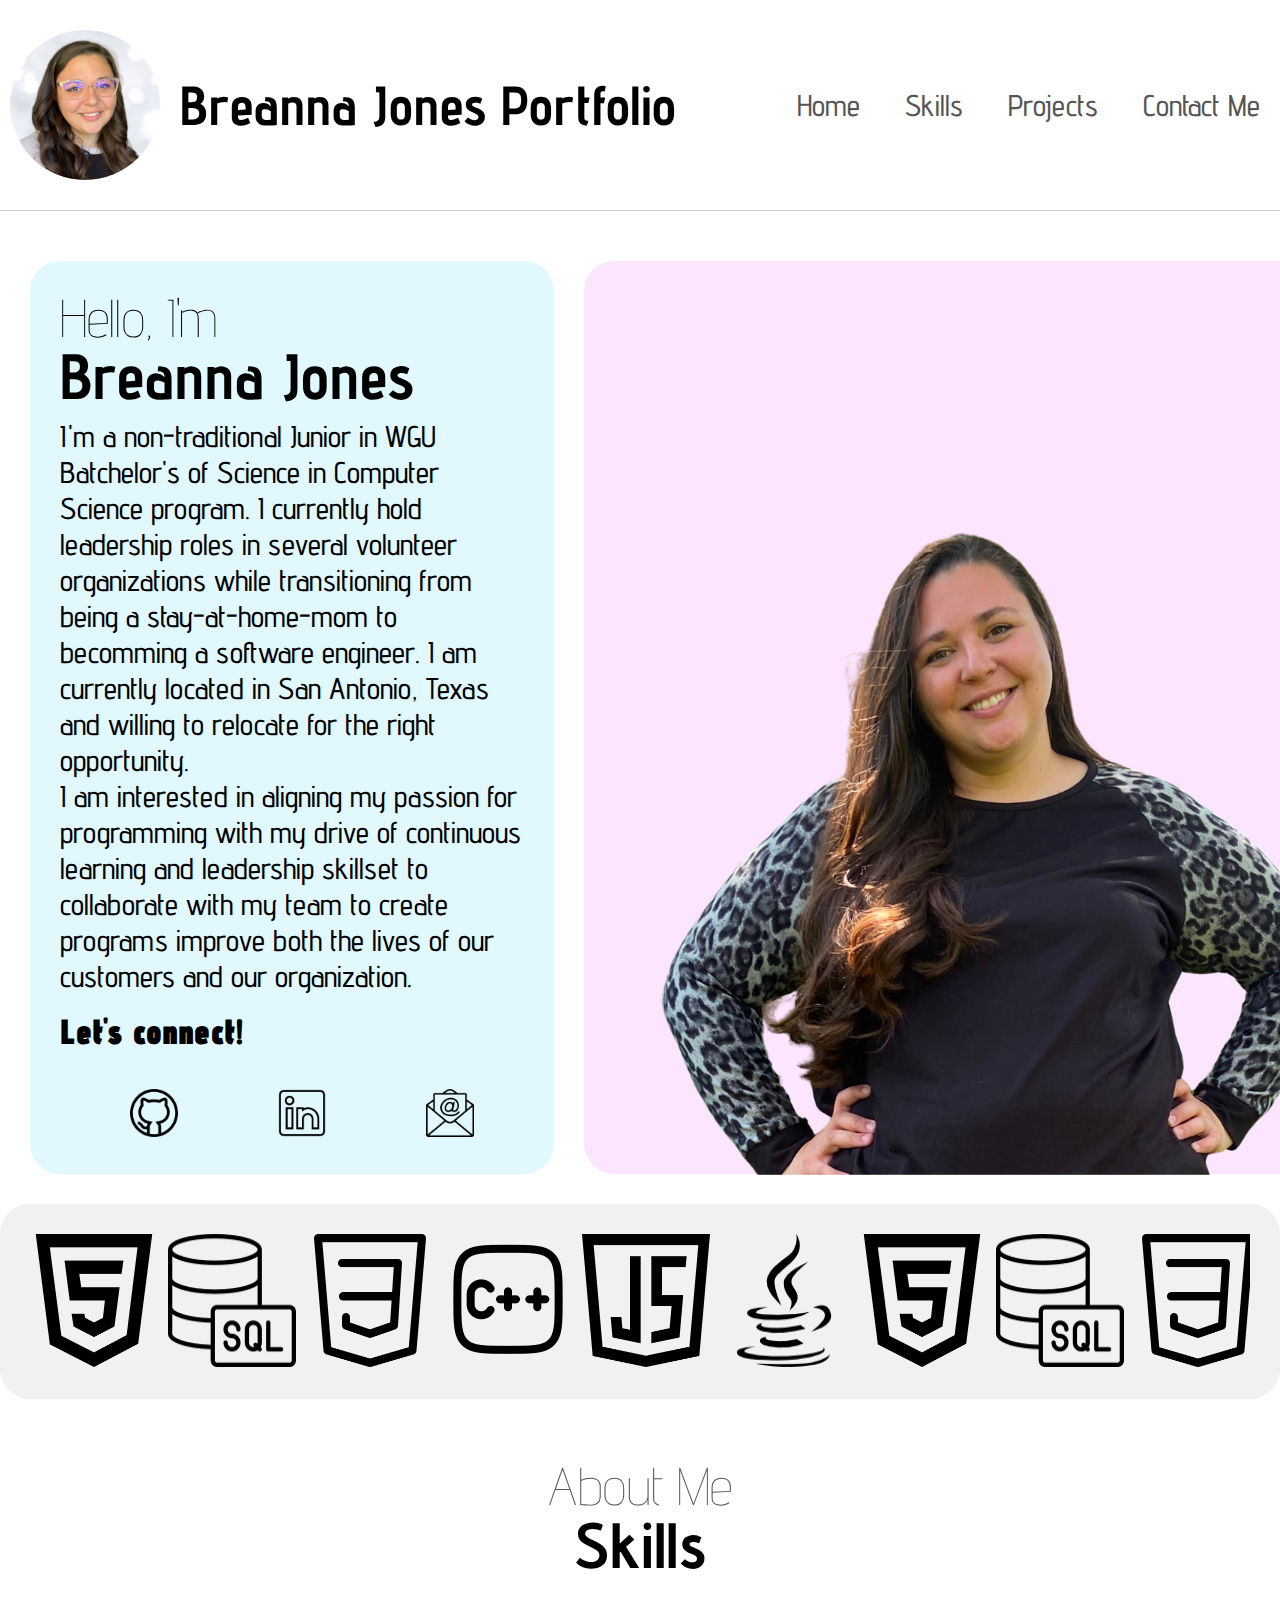
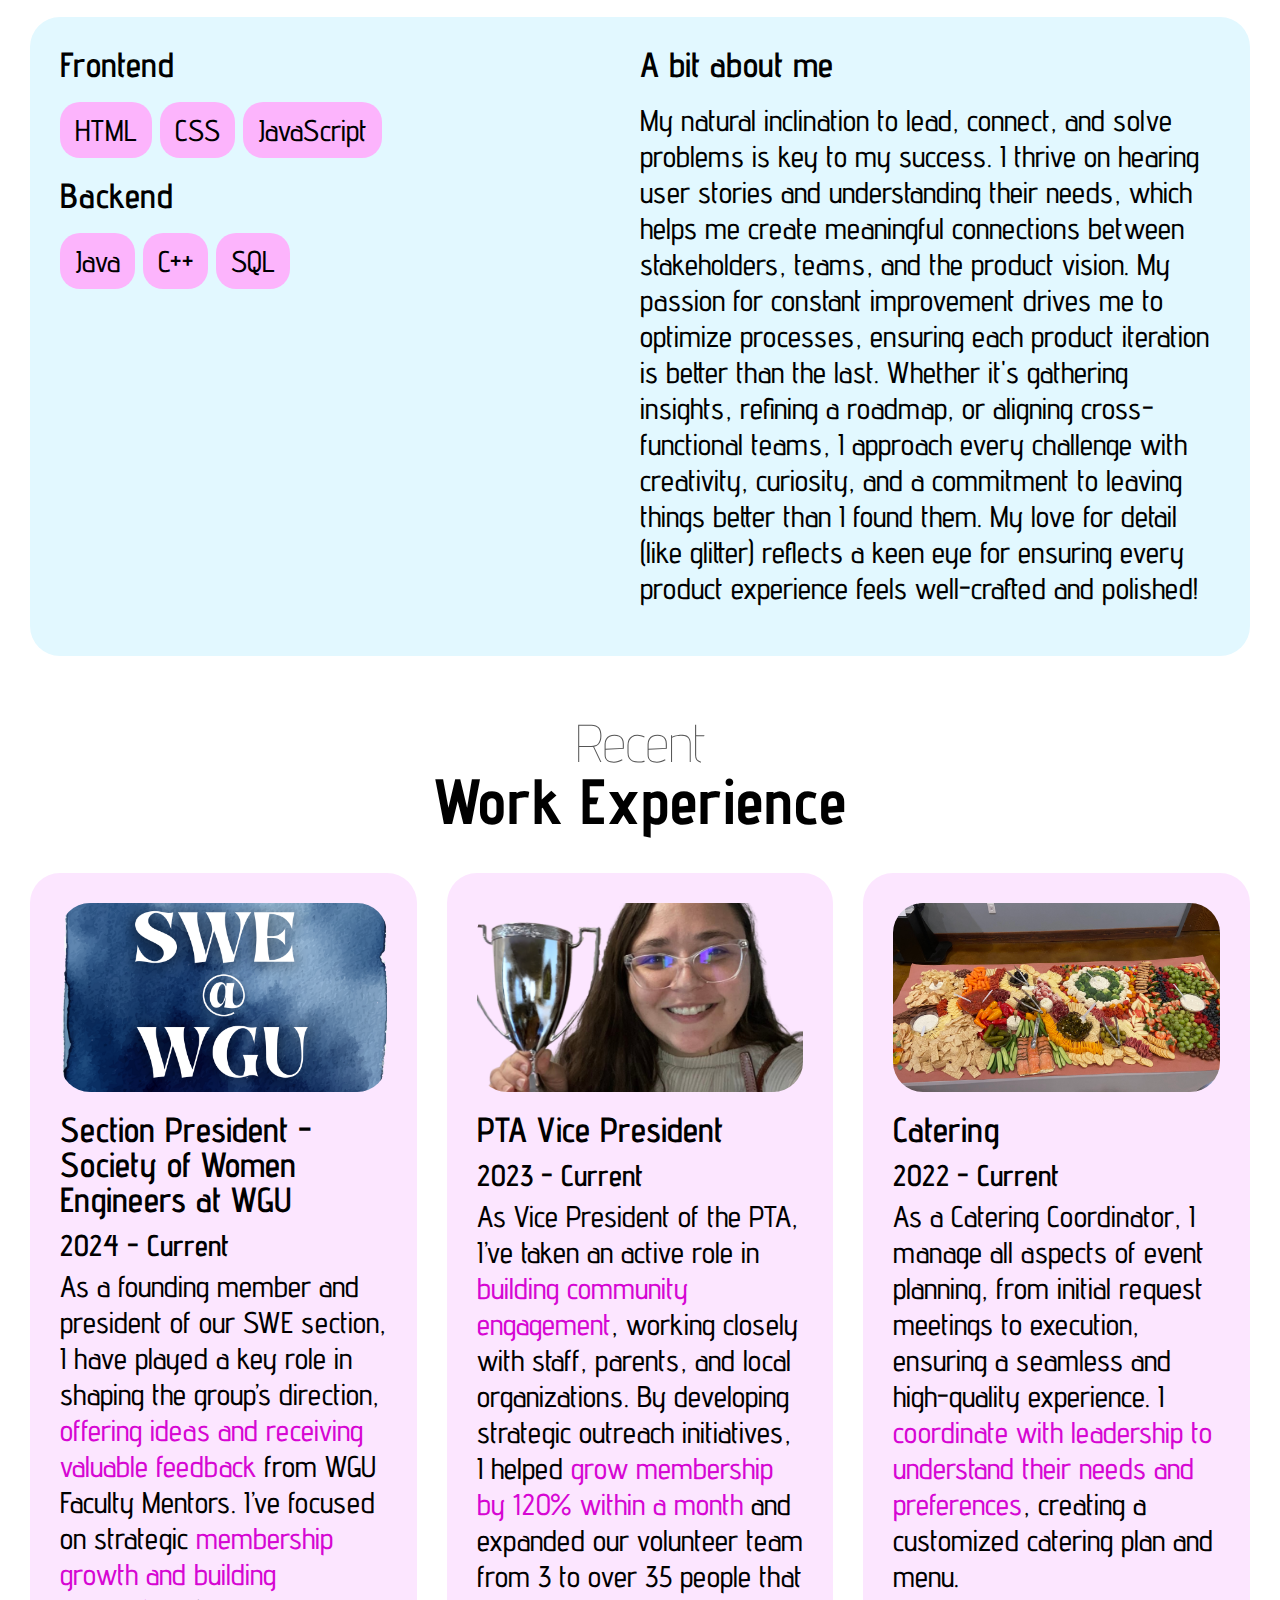
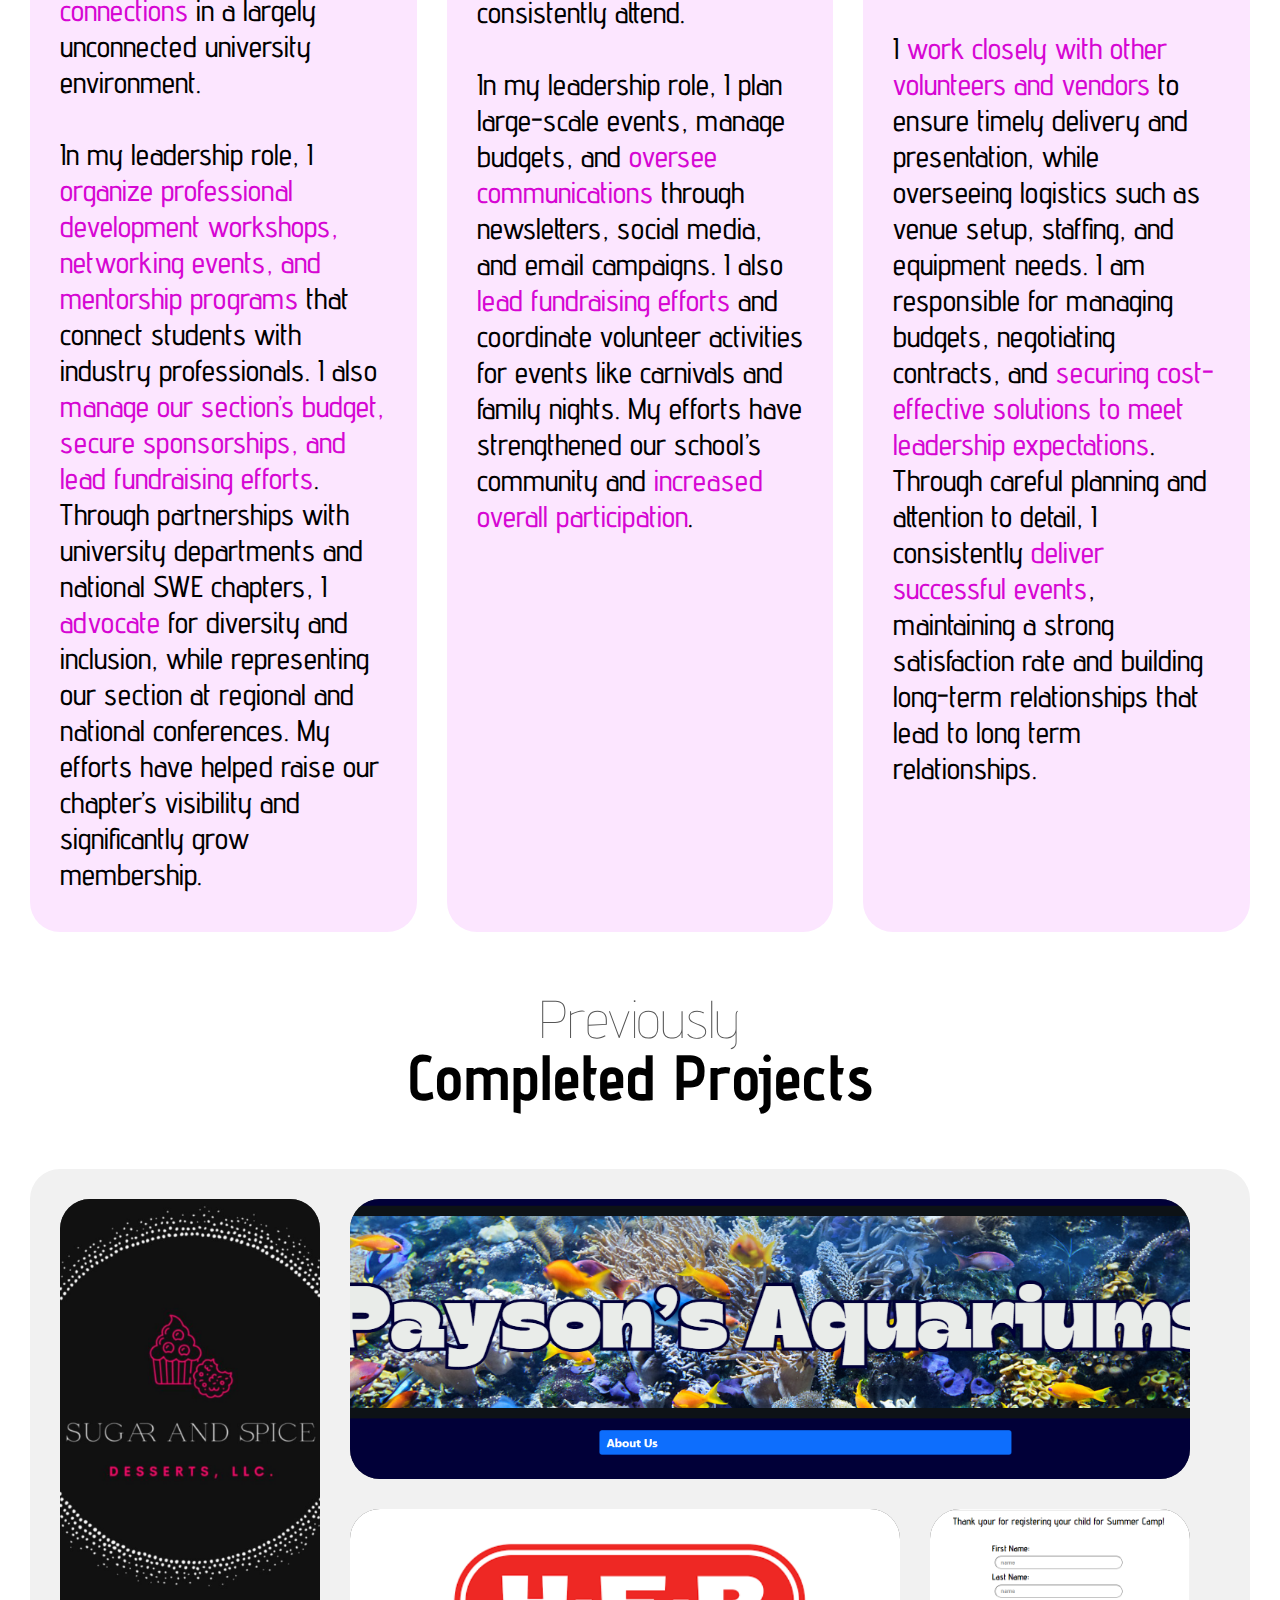
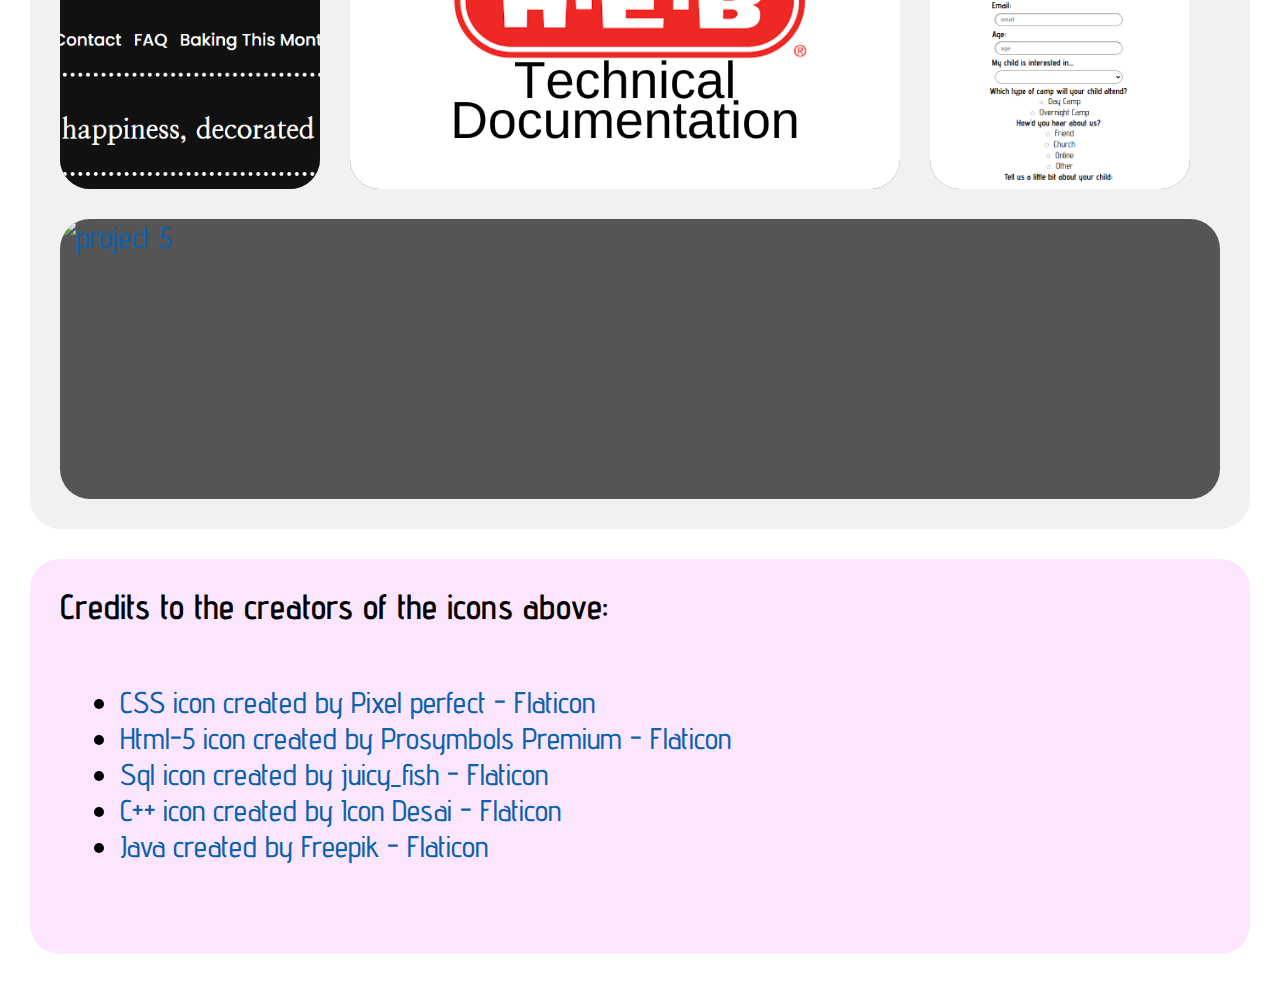
==== commit 2143aa17: "grammar in intro" ====
--- a/index.html
+++ b/index.html
@@ -54,15 +54,15 @@
                     Breanna Jones
                 </h1>
                 <p>
-                    A non-traditional computer science student with leadership 
-                    roles in several volunteer organizations that is transitioning 
+                    I'm a non-traditional Junior in WGU Batchelor's of Science in Computer Science program.
+                    I currently hold leadership roles in several volunteer organizations while transitioning 
                     from being a stay-at-home-mom to becomming a software engineer.
                     I am currently located in San Antonio, Texas and 
-                    willing to relocate for internship opportunities.
+                    willing to relocate for the right opportunity. <br>
                     
                     <span>
                         I am interested in aligning my passion for programming
-                        with my drive of continuous learning and skillset of leadership to collaborate with 
+                        with my drive of continuous learning and leadership skillset to collaborate with 
                         my team to create programs improve both the lives of our 
                         customers and our organization.
                     </span> 
